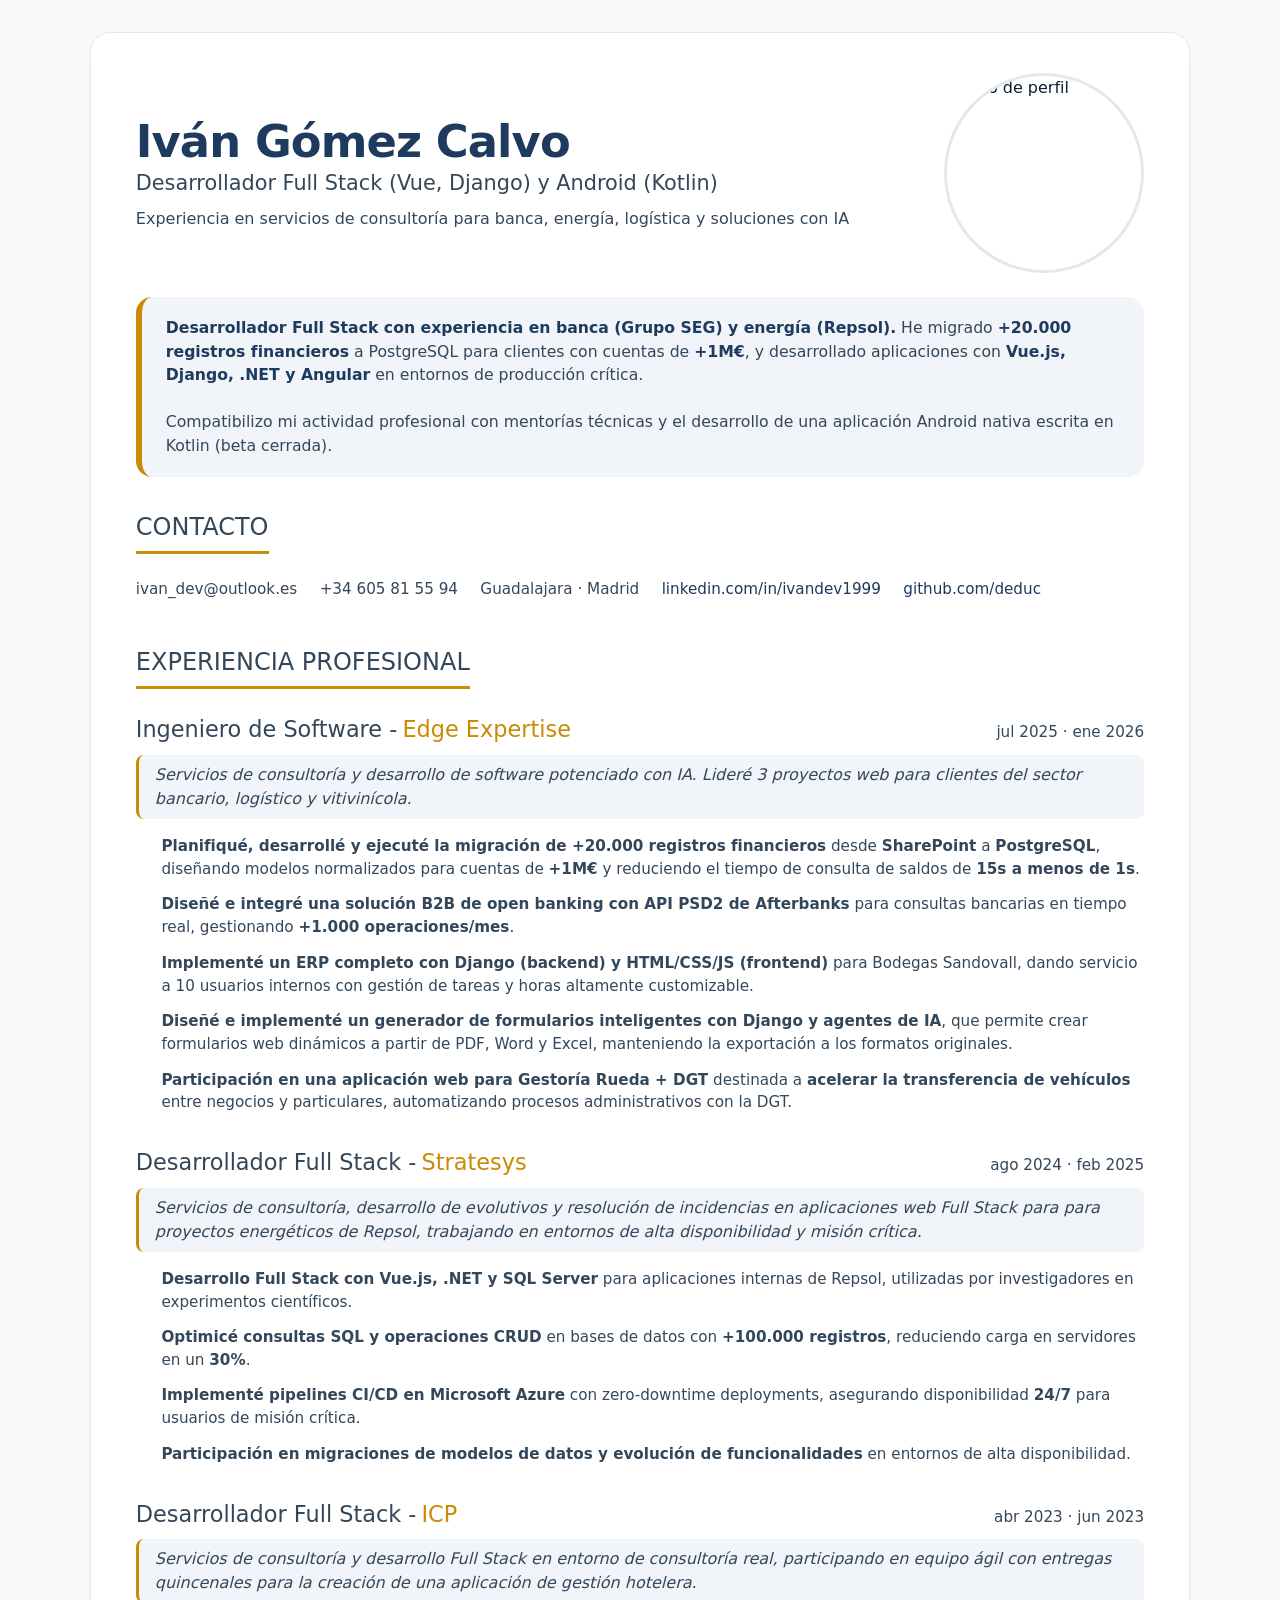
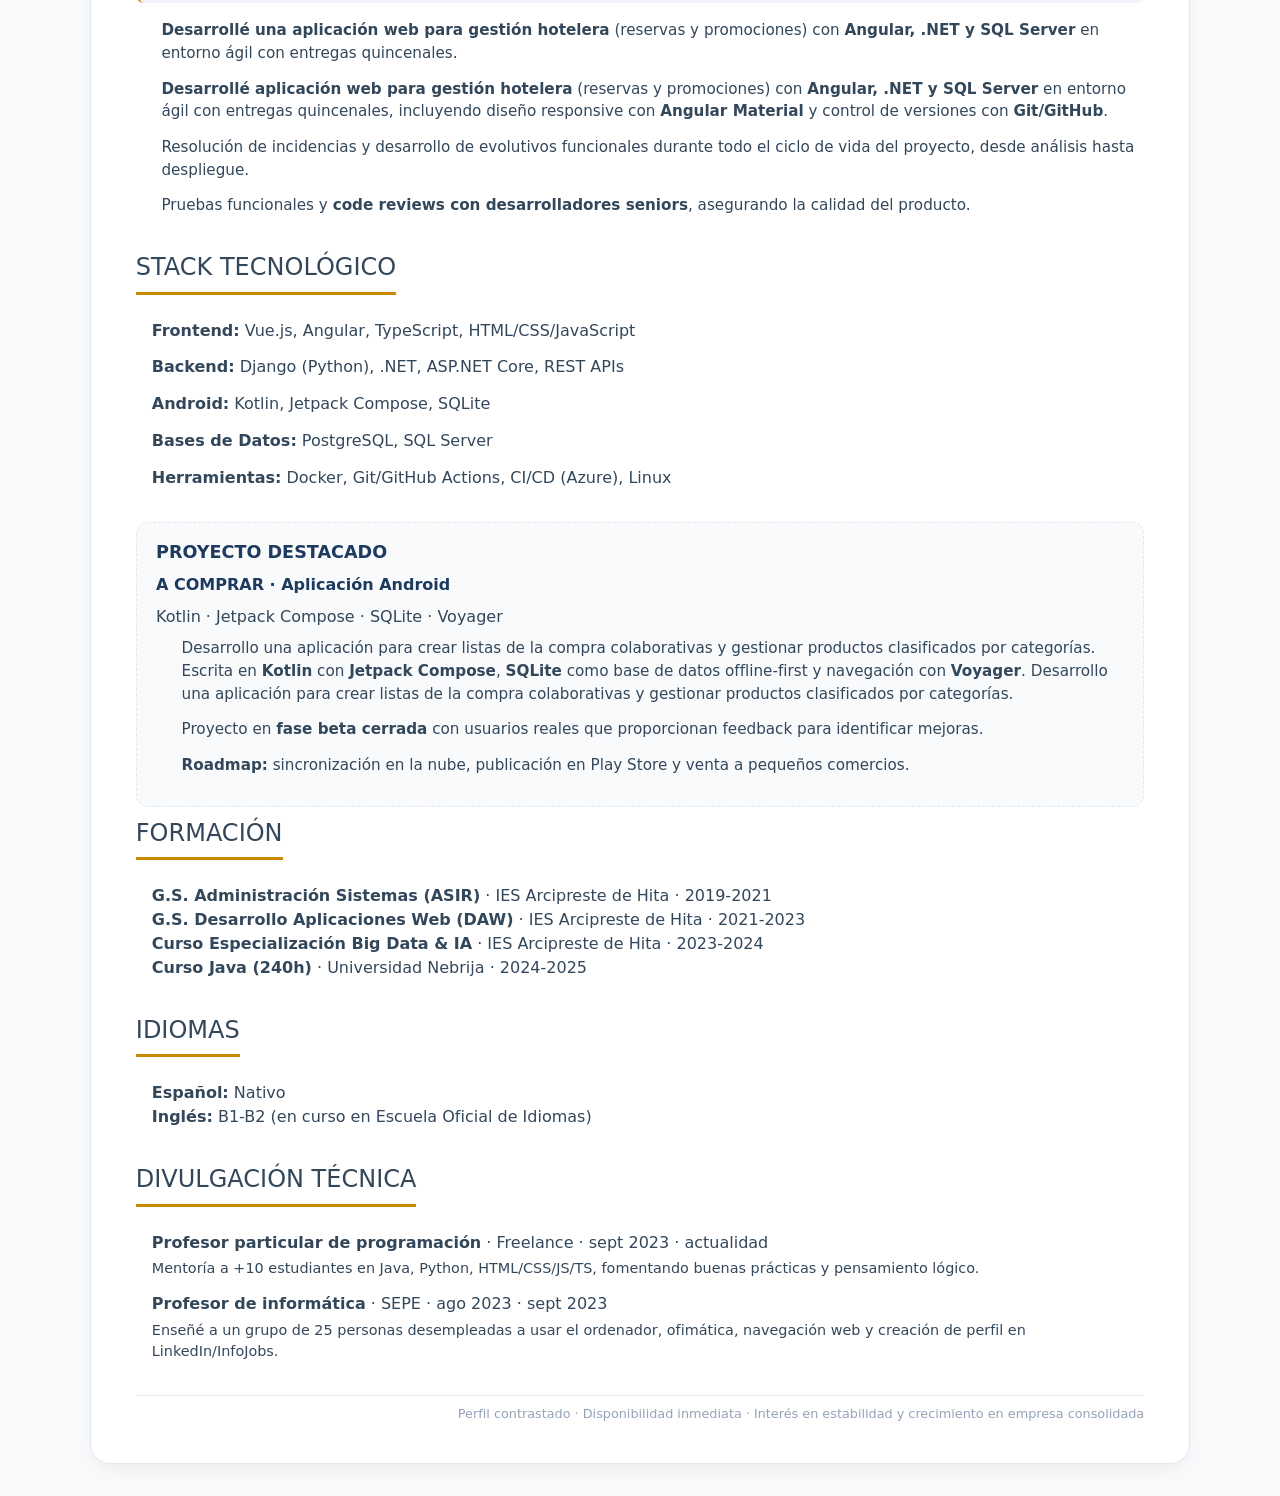
==== index.html @ aaeefe04 "poca cosa" ====
<!DOCTYPE html>
<html lang="es">

<head>
    <meta charset="UTF-8">
    <meta name="viewport" content="width=device-width, initial-scale=1.0">
    <title>Iván Gómez Calvo · Desarrollador Full Stack Vue + Django</title>
    <style>
        /* ---------- RESET PROFESIONAL ---------- */
        * {
            margin: 0;
            padding: 0;
            box-sizing: border-box;
        }

        /* ---------- VARIABLES (PALETA CORPORATIVA) ---------- */
        :root {
            --fondo: #f8fafc;
            --superficie: #ffffff;
            --texto-principal: #0b1e33;
            --texto-secundario: #33475b;
            --detalle: #1e3a5f;
            --acento: #ca8a04;
            --borde-suave: #e2e8f0;
            --sombra: 0 10px 25px -5px rgba(0, 0, 0, 0.05), 0 8px 10px -6px rgba(0, 0, 0, 0.02);
        }

        body {
            background-color: var(--fondo);
            font-family: 'Inter', 'Segoe UI', system-ui, -apple-system, BlinkMacSystemFont, sans-serif;
            line-height: 1.5;
            color: var(--texto-principal);
            padding: 2rem 1rem;
            display: flex;
            justify-content: center;
        }

        .resume {
            max-width: 1100px;
            width: 100%;
            background-color: var(--superficie);
            box-shadow: var(--sombra);
            border-radius: 20px;
            overflow: hidden;
            padding: 2.5rem 2.8rem;
            border: 1px solid var(--borde-suave);
        }

        h1 {
            font-size: 2.8rem;
            font-weight: 600;
            letter-spacing: -0.02em;
            line-height: 1.2;
            color: var(--detalle);
        }

        h2 {
            font-size: 1.5rem;
            font-weight: 500;
            color: var(--texto-secundario);
            border-bottom: 3px solid var(--acento);
            padding-bottom: 0.4rem;
            margin-bottom: 1.5rem;
            display: inline-block;
        }

        h3 {
            font-size: 1.2rem;
            font-weight: 600;
            color: var(--detalle);
        }

        .subtitulo-cargo {
            font-size: 1.3rem;
            font-weight: 400;
            color: var(--texto-secundario);
            margin-bottom: 0.5rem;
        }

        .grid {
            display: grid;
            grid-template-columns: 1fr;
            gap: 2rem;
            margin-top: 1.5rem;
        }

        .seccion {
            margin-bottom: 2rem;
        }

        .contacto-item {
            display: flex;
            align-items: center;
            gap: 0.6rem;
            margin-bottom: 0.7rem;
            color: var(--texto-secundario);
            font-size: 0.95rem;
        }

        .linkedin {
            color: var(--detalle);
            font-weight: 500;
            text-decoration: none;
        }

        .skill-badge {
            display: inline-block;
            background-color: #eef2f6;
            color: var(--detalle);
            padding: 0.25rem 0.8rem;
            border-radius: 30px;
            font-size: 0.85rem;
            font-weight: 500;
            margin: 0.2rem 0.15rem;
            border: 1px solid transparent;
        }

        .skill-badge:hover {
            border-color: var(--acento);
        }

        .experiencia-item {
            margin-bottom: 2rem;
        }

        .empresa {
            font-weight: 500;
            color: var(--acento);
            margin-bottom: 0.8rem;
            font-size: 1.4rem;
        }

        .logros {
            padding-left: 1.2rem;
            list-style: none;
        }

        .logros li {
            margin-bottom: 0.8rem;
            padding-left: 0.4rem;
            font-size: 0.95rem;
            color: var(--texto-secundario);
        }

        .secondary-color {
            color: var(--texto-secundario)
        }

        .logros li::before {
            color: var(--acento);
            font-weight: bold;
        }

        .about-mini {
            background-color: #f1f5f9;
            padding: 1.2rem 1.5rem;
            border-radius: 16px;
            margin: 1.5rem 0 0.5rem 0;
            border-left: 6px solid var(--acento);
            font-size: 0.98rem;
            color: var(--texto-secundario);
        }

        .about-mini strong {
            color: var(--detalle);
            font-weight: 600;
        }

        /* NUEVA: Estilo para sección de divulgación */
        .divulgacion {
            background-color: #f8fafc;
            border: 1px dashed var(--borde-suave);
            border-radius: 12px;
            padding: 1rem 1.2rem;
            margin: 1rem 0 0.5rem 0;
        }

        .divulgacion h4 {
            color: var(--detalle);
            font-size: 1.1rem;
            margin-bottom: 0.5rem;
            display: flex;
            align-items: center;
            gap: 0.5rem;
        }

        @media print {
            body {
                background-color: white;
                padding: 0;
            }

            .resume {
                box-shadow: none;
                border: none;
                padding: 1.8rem 2rem;
                border-radius: 0;
            }

            .skill-badge {
                background-color: #eef2f6 !important;
                border: 1px solid #ccc;
            }

            .about-mini {
                background-color: #f1f5f9 !important;
                -webkit-print-color-adjust: exact;
                print-color-adjust: exact;
            }
        }

        @media (max-width: 750px) {
            .grid {
                grid-template-columns: 1fr;
                gap: 1rem;
            }

            h1 {
                font-size: 2.2rem;
            }
        }

        .paddinleft1 {
            padding-left: 1rem;
        }

        .fecha {
            color: var(--texto-secundario);
            font-size: 0.95rem;
        }

        .empresa-fecha {
            display: flex;
            justify-content: space-between;
            align-items: baseline;
            flex-wrap: wrap;
            margin-bottom: 0.5rem;
        }

        .descripcion-empresa {
            margin-bottom: 1rem;
            font-style: italic;
            color: var(--texto-secundario);
            background-color: #f1f5f9;
            padding: 0.5rem 1rem;
            border-radius: 8px;
            border-left: 3px solid var(--acento);
        }
    </style>
</head>

<body>
    <div class="resume">
        <header>
            <!-- CABECERA -->
            <div style="display: flex; justify-content: space-between; align-items: center; flex-wrap: wrap;">
                <div>
                    <h1>Iván Gómez Calvo</h1>
                    <div class="subtitulo-cargo">
                        Desarrollador Full Stack (Vue, Django) y Android (Kotlin)
                    </div>
                    <div style="font-size: 1rem; color: var(--texto-secundario); margin-top: 0.2rem;">
                        Experiencia en servicios de consultoría para banca, energía, logística y soluciones con IA
                    </div>
                </div>
                <img src="https://avatars.githubusercontent.com/u/127850919?v=4" alt="Foto de perfil"
                    style="width: 200px; height: 200px; border-radius: 50%; object-fit: cover; border: 3px solid var(--borde-suave);">
            </div>

            <!-- RESUMEN EJECUTIVO -->
            <div class="about-mini">
                <strong>Desarrollador Full Stack con experiencia en banca (Grupo SEG) y energía (Repsol).</strong>
                He migrado <strong>+20.000 registros financieros</strong> a PostgreSQL para clientes con cuentas de
                <strong>+1M€</strong>, y desarrollado aplicaciones con <strong>Vue.js, Django, .NET y Angular</strong>
                en entornos de producción crítica.
                <br><br>
                Compatibilizo mi actividad profesional con mentorías técnicas y el desarrollo de una aplicación Android nativa escrita en Kotlin (beta cerrada).
            </div>
        </header>

        <main>
            <!-- COLUMNA PRINCIPAL: EXPERIENCIA -->
            <div class="main">
                <!-- CONTACTO -->
                <div class="seccion" style="margin-top: 2rem;">
                    <h2>CONTACTO</h2>
                    <div
                        style="display: flex; flex-direction: row; justify-content: flex-start; gap: 1.4rem; flex-wrap: wrap;">
                        <div class="contacto-item">ivan_dev@outlook.es</div>
                        <div class="contacto-item">+34 605 81 55 94</div>
                        <div class="contacto-item">Guadalajara · Madrid</div>
                        <div class="contacto-item">
                            <a href="https://www.linkedin.com/in/ivandev1999/" target="_blank"
                                class="linkedin">linkedin.com/in/ivandev1999</a>
                        </div>
                        <div class="contacto-item">
                            <a href="https://github.com/deduc" target="_blank" class="linkedin">github.com/deduc</a>
                        </div>
                    </div>
                </div>

                <h2>EXPERIENCIA PROFESIONAL</h2>

                <!-- Edge Expertise -->
                <div class="experiencia-item">
                    <div class="empresa-fecha">
                        <div>
                            <span class="subtitulo-cargo" style="font-size: 1.4rem; font-weight: 500;">Ingeniero de
                                Software -</span>
                            <span class="empresa">Edge Expertise</span>
                        </div>
                        <span class="fecha">jul 2025 · ene 2026</span>
                    </div>

                    <!-- CONTEXTO CONSULTORÍA -->
                    <div class="descripcion-empresa">
                        Servicios de consultoría y desarrollo de software potenciado con IA. Lideré 3 proyectos web para
                        clientes del sector bancario, logístico y vitivinícola.
                    </div>

                    <ul class="logros">
                        <li>
                            <strong>Planifiqué, desarrollé y ejecuté la migración de +20.000 registros
                                financieros</strong> desde
                            <strong>SharePoint</strong> a <strong>PostgreSQL</strong>, diseñando modelos normalizados
                            para cuentas de <strong>+1M€</strong> y reduciendo el tiempo de consulta de saldos de
                            <strong>15s a menos de 1s</strong>.
                        </li>
                        <li>
                            <strong>Diseñé e integré una solución B2B de open banking con API PSD2 de
                                Afterbanks</strong>
                            para consultas bancarias en tiempo real, gestionando <strong>+1.000
                                operaciones/mes</strong>.
                        </li>
                        <li>
                            <strong>Implementé un ERP completo con Django (backend) y HTML/CSS/JS (frontend)</strong>
                            para Bodegas Sandovall, dando servicio a 10 usuarios internos con gestión de tareas y horas
                            altamente customizable.
                        </li>
                        <li>
                            <strong>Diseñé e implementé un generador de formularios inteligentes con Django y agentes de
                                IA</strong>,
                            que permite crear formularios web dinámicos a partir de PDF, Word y Excel, manteniendo la
                            exportación a los formatos originales.
                        </li>
                        <li>
                            <strong>Participación en una aplicación web para Gestoría Rueda + DGT</strong> destinada a
                            <strong>acelerar la transferencia de vehículos</strong> entre negocios y particulares,
                            automatizando procesos administrativos con la DGT.
                        </li>
                    </ul>
                </div>

                <!-- Stratesys -->
                <div class="experiencia-item">
                    <div class="empresa-fecha">
                        <div>
                            <span class="subtitulo-cargo" style="font-size: 1.4rem; font-weight: 500;">Desarrollador
                                Full Stack -</span>
                            <span class="empresa">Stratesys</span>
                        </div>
                        <span class="fecha">ago 2024 · feb 2025</span>
                    </div>

                    <div class="descripcion-empresa">
                        Servicios de consultoría, desarrollo de evolutivos y resolución de incidencias en aplicaciones
                        web Full Stack para para proyectos energéticos de Repsol, trabajando en entornos de alta
                        disponibilidad y misión crítica.
                    </div>

                    <ul class="logros">
                        <li>
                            <strong>Desarrollo Full Stack con Vue.js, .NET y SQL Server</strong> para aplicaciones
                            internas de Repsol, utilizadas por investigadores en experimentos científicos.
                        </li>
                        <li>
                            <strong>Optimicé consultas SQL y operaciones CRUD</strong> en bases de datos con
                            <strong>+100.000 registros</strong>, reduciendo carga en servidores en un
                            <strong>30%</strong>.
                        </li>
                        <li>
                            <strong>Implementé pipelines CI/CD en Microsoft Azure</strong> con zero-downtime
                            deployments,
                            asegurando disponibilidad <strong>24/7</strong> para usuarios de misión crítica.
                        </li>
                        <li>
                            <strong>Participación en migraciones de modelos de datos y evolución de
                                funcionalidades</strong> en entornos
                            de alta disponibilidad.
                        </li>
                    </ul>
                </div>

                <!-- ICP -->
                <div class="experiencia-item">
                    <div class="empresa-fecha">
                        <div>
                            <span class="subtitulo-cargo" style="font-size: 1.4rem; font-weight: 500;">Desarrollador
                                Full Stack -</span>
                            <span class="empresa">ICP</span>
                        </div>
                        <span class="fecha">abr 2023 · jun 2023</span>
                    </div>

                    <div class="descripcion-empresa">
                        Servicios de consultoría y desarrollo Full Stack en entorno de consultoría real, participando en
                        equipo ágil con entregas quincenales para la creación de una aplicación de gestión hotelera.
                    </div>

                    <ul class="logros">
                        <li>
                            <strong>Desarrollé una aplicación web para gestión hotelera</strong> (reservas y
                            promociones) con
                            <strong>Angular, .NET y SQL Server</strong> en entorno ágil con entregas quincenales.
                        </li>
                        <li>
                            <strong>Desarrollé aplicación web para gestión hotelera</strong> (reservas y promociones)
                            con
                            <strong>Angular, .NET y SQL Server</strong> en entorno ágil con entregas quincenales,
                            incluyendo
                            diseño responsive con <strong>Angular Material</strong> y control de versiones con
                            <strong>Git/GitHub</strong>.
                        </li>
                        <li>
                            Resolución de incidencias y desarrollo de evolutivos funcionales durante todo el ciclo de
                            vida
                            del proyecto, desde análisis hasta despliegue.
                        </li>
                        <li>
                            Pruebas funcionales y <strong>code reviews con desarrolladores seniors</strong>, asegurando
                            la
                            calidad del producto.
                        </li>
                    </ul>
                </div>
            </div>

            <!-- COLUMNA IZQUIERDA: SKILLS + PROYECTO + FORMACIÓN + DIVULGACIÓN -->
            <!-- STACK TECNOLÓGICO -->
            <div class="seccion">
                <h2>STACK TECNOLÓGICO</h2>
                <div class="secondary-color paddinleft1">
                    <div style="margin-bottom: 0.8rem;">
                        <strong>Frontend:</strong> Vue.js, Angular, TypeScript, HTML/CSS/JavaScript
                    </div>
                    <div style="margin-bottom: 0.8rem;">
                        <strong>Backend:</strong> Django (Python), .NET, ASP.NET Core, REST APIs
                    </div>
                    <div style="margin-bottom: 0.8rem;">
                        <strong>Android:</strong> Kotlin, Jetpack Compose, SQLite
                    </div>
                    <div style="margin-bottom: 0.8rem;">
                        <strong>Bases de Datos:</strong> PostgreSQL, SQL Server
                    </div>
                    <div style="margin-bottom: 0.8rem;">
                        <strong>Herramientas:</strong> Docker, Git/GitHub Actions, CI/CD (Azure), Linux
                    </div>
                </div>
            </div>

            <!-- PROYECTO DESTACADO (Aplicación Kotlin) -->
            <div class="divulgacion">
                <h4>PROYECTO DESTACADO</h4>
                <div style="font-weight: 600; color: var(--detalle);">
                    A COMPRAR · Aplicación Android
                </div>
                <div style="color: var(--texto-secundario); margin: 0.5rem 0;">
                    Kotlin · Jetpack Compose · SQLite · Voyager
                </div>
                <ul class="logros" style="margin-top: 0.3rem;">
                    <li>
                        Desarrollo una aplicación para crear listas de la compra colaborativas y gestionar productos
                        clasificados por categorías.
                        Escrita en <strong>Kotlin</strong> con <strong>Jetpack Compose</strong>, <strong>SQLite</strong>
                        como base
                        de datos offline-first y navegación con <strong>Voyager</strong>.

                        Desarrollo una aplicación para crear listas de la compra colaborativas y gestionar productos
                        clasificados por categorías.

                    </li>
                    <li>
                        Proyecto en <strong>fase beta cerrada</strong> con usuarios reales que proporcionan feedback
                        para identificar mejoras.
                    </li>
                    <li>
                        <strong>Roadmap:</strong> sincronización en la nube, publicación en Play Store y venta a
                        pequeños comercios.
                    </li>
                </ul>
            </div>

            <!-- FORMACIÓN -->
            <div class="seccion">
                <h2>FORMACIÓN</h2>
                <div class="secondary-color paddinleft1">
                    <div><strong>G.S. Administración Sistemas (ASIR)</strong> · IES Arcipreste de Hita · 2019-2021</div>
                    <div><strong>G.S. Desarrollo Aplicaciones Web (DAW)</strong> · IES Arcipreste de Hita · 2021-2023
                    </div>
                    <div><strong>Curso Especialización Big Data & IA</strong> · IES Arcipreste de Hita · 2023-2024</div>
                    <div><strong>Curso Java (240h)</strong> · Universidad Nebrija · 2024-2025</div>
                </div>
            </div>

            <!-- IDIOMAS -->
            <div class="seccion">
                <h2>IDIOMAS</h2>
                <div class="paddinleft1 secondary-color">
                    <div><strong>Español:</strong> Nativo</div>
                    <div><strong>Inglés:</strong> B1-B2 (en curso en Escuela Oficial de Idiomas)</div>
                </div>
            </div>

            <!-- DIVULGACIÓN TÉCNICA (profesor particular + SEPE) -->
            <div class="seccion">
                <h2>DIVULGACIÓN TÉCNICA</h2>
                <div class="paddinleft1 secondary-color">
                    <div style="margin-bottom: 0.8rem;">
                        <strong>Profesor particular de programación</strong> · Freelance · sept 2023 · actualidad
                        <div style="font-size: 0.9rem; margin-top: 0.2rem;">
                            Mentoría a +10 estudiantes en Java, Python, HTML/CSS/JS/TS, fomentando buenas prácticas
                            y pensamiento lógico.
                        </div>
                    </div>
                    <div>
                        <strong>Profesor de informática</strong> · SEPE · ago 2023 · sept 2023
                        <div style="font-size: 0.9rem; margin-top: 0.2rem;">
                            Enseñé a un grupo de 25 personas desempleadas a usar el ordenador, ofimática, navegación
                            web y creación de perfil en LinkedIn/InfoJobs.
                        </div>
                    </div>
                </div>
            </div>
        </main>

        <!-- PIE -->
        <div
            style="margin-top: 1.8rem; text-align: right; font-size: 0.8rem; color: #94a3b8; border-top: 1px solid var(--borde-suave); padding-top: 0.5rem;">
            Perfil contrastado · Disponibilidad inmediata · Interés en estabilidad y crecimiento en empresa consolidada
        </div>
    </div>
</body>

</html>
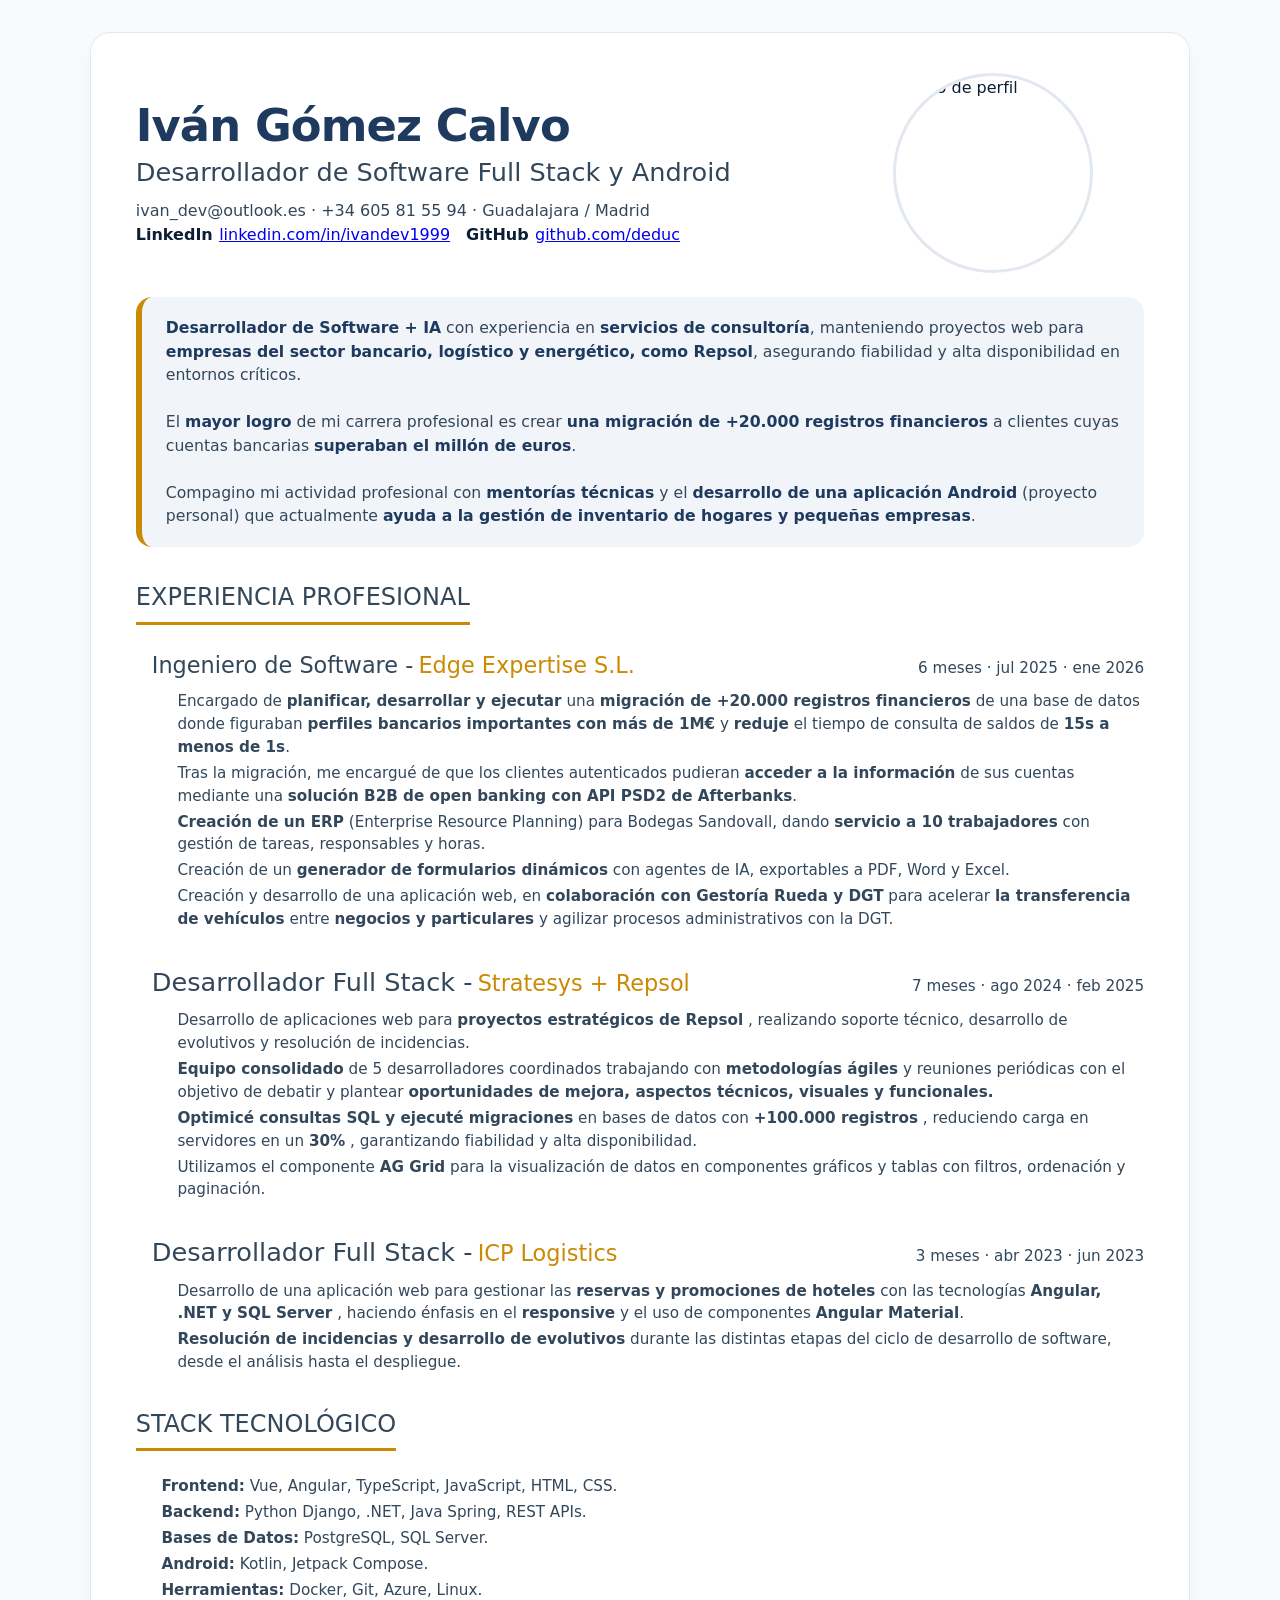
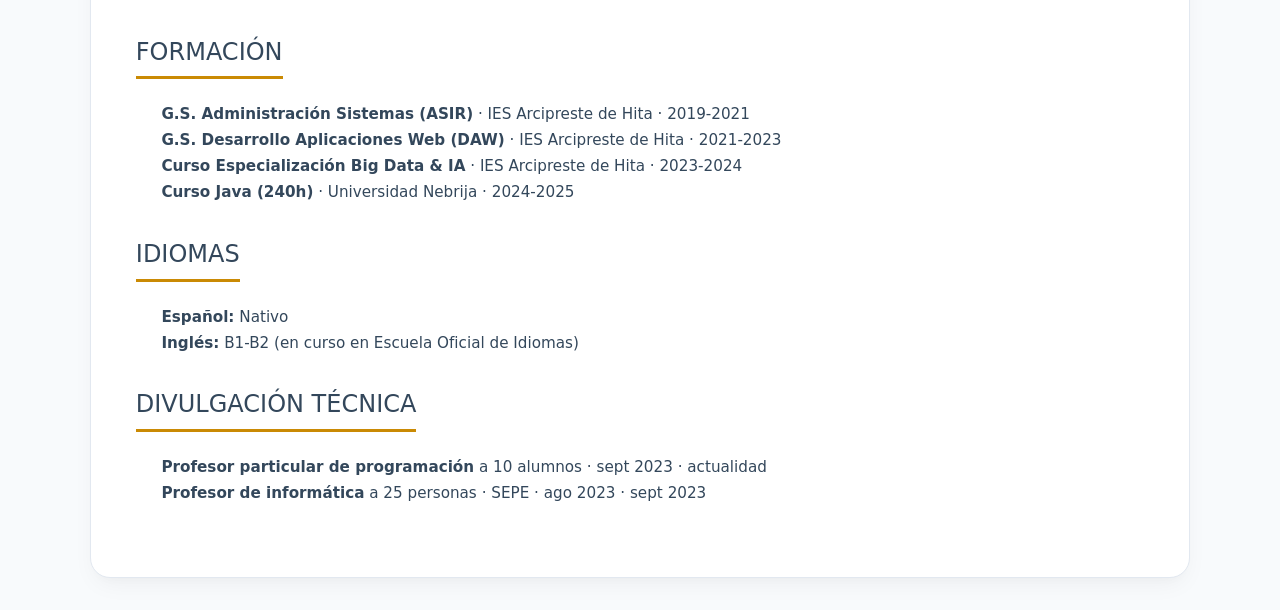
==== commit 69905ccc: "a" ====
--- a/index.html
+++ b/index.html
@@ -5,348 +5,108 @@
     <meta charset="UTF-8">
     <meta name="viewport" content="width=device-width, initial-scale=1.0">
     <title>Iván Gómez Calvo · Desarrollador Full Stack Vue + Django</title>
-    <style>
-        /* ---------- RESET PROFESIONAL ---------- */
-        * {
-            margin: 0;
-            padding: 0;
-            box-sizing: border-box;
-        }
-
-        /* ---------- VARIABLES (PALETA CORPORATIVA) ---------- */
-        :root {
-            --fondo: #f8fafc;
-            --superficie: #ffffff;
-            --texto-principal: #0b1e33;
-            --texto-secundario: #33475b;
-            --detalle: #1e3a5f;
-            --acento: #ca8a04;
-            --borde-suave: #e2e8f0;
-            --sombra: 0 10px 25px -5px rgba(0, 0, 0, 0.05), 0 8px 10px -6px rgba(0, 0, 0, 0.02);
-        }
-
-        body {
-            background-color: var(--fondo);
-            font-family: 'Inter', 'Segoe UI', system-ui, -apple-system, BlinkMacSystemFont, sans-serif;
-            line-height: 1.5;
-            color: var(--texto-principal);
-            padding: 2rem 1rem;
-            display: flex;
-            justify-content: center;
-        }
-
-        .resume {
-            max-width: 1100px;
-            width: 100%;
-            background-color: var(--superficie);
-            box-shadow: var(--sombra);
-            border-radius: 20px;
-            overflow: hidden;
-            padding: 2.5rem 2.8rem;
-            border: 1px solid var(--borde-suave);
-        }
-
-        h1 {
-            font-size: 2.8rem;
-            font-weight: 600;
-            letter-spacing: -0.02em;
-            line-height: 1.2;
-            color: var(--detalle);
-        }
-
-        h2 {
-            font-size: 1.5rem;
-            font-weight: 500;
-            color: var(--texto-secundario);
-            border-bottom: 3px solid var(--acento);
-            padding-bottom: 0.4rem;
-            margin-bottom: 1.5rem;
-            display: inline-block;
-        }
-
-        h3 {
-            font-size: 1.2rem;
-            font-weight: 600;
-            color: var(--detalle);
-        }
-
-        .subtitulo-cargo {
-            font-size: 1.3rem;
-            font-weight: 400;
-            color: var(--texto-secundario);
-            margin-bottom: 0.5rem;
-        }
-
-        .grid {
-            display: grid;
-            grid-template-columns: 1fr;
-            gap: 2rem;
-            margin-top: 1.5rem;
-        }
-
-        .seccion {
-            margin-bottom: 2rem;
-        }
-
-        .contacto-item {
-            display: flex;
-            align-items: center;
-            gap: 0.6rem;
-            margin-bottom: 0.7rem;
-            color: var(--texto-secundario);
-            font-size: 0.95rem;
-        }
-
-        .linkedin {
-            color: var(--detalle);
-            font-weight: 500;
-            text-decoration: none;
-        }
-
-        .skill-badge {
-            display: inline-block;
-            background-color: #eef2f6;
-            color: var(--detalle);
-            padding: 0.25rem 0.8rem;
-            border-radius: 30px;
-            font-size: 0.85rem;
-            font-weight: 500;
-            margin: 0.2rem 0.15rem;
-            border: 1px solid transparent;
-        }
-
-        .skill-badge:hover {
-            border-color: var(--acento);
-        }
-
-        .experiencia-item {
-            margin-bottom: 2rem;
-        }
-
-        .empresa {
-            font-weight: 500;
-            color: var(--acento);
-            margin-bottom: 0.8rem;
-            font-size: 1.4rem;
-        }
-
-        .logros {
-            padding-left: 1.2rem;
-            list-style: none;
-        }
-
-        .logros li {
-            margin-bottom: 0.8rem;
-            padding-left: 0.4rem;
-            font-size: 0.95rem;
-            color: var(--texto-secundario);
-        }
-
-        .secondary-color {
-            color: var(--texto-secundario)
-        }
-
-        .logros li::before {
-            color: var(--acento);
-            font-weight: bold;
-        }
-
-        .about-mini {
-            background-color: #f1f5f9;
-            padding: 1.2rem 1.5rem;
-            border-radius: 16px;
-            margin: 1.5rem 0 0.5rem 0;
-            border-left: 6px solid var(--acento);
-            font-size: 0.98rem;
-            color: var(--texto-secundario);
-        }
-
-        .about-mini strong {
-            color: var(--detalle);
-            font-weight: 600;
-        }
-
-        /* NUEVA: Estilo para sección de divulgación */
-        .divulgacion {
-            background-color: #f8fafc;
-            border: 1px dashed var(--borde-suave);
-            border-radius: 12px;
-            padding: 1rem 1.2rem;
-            margin: 1rem 0 0.5rem 0;
-        }
-
-        .divulgacion h4 {
-            color: var(--detalle);
-            font-size: 1.1rem;
-            margin-bottom: 0.5rem;
-            display: flex;
-            align-items: center;
-            gap: 0.5rem;
-        }
-
-        @media print {
-            body {
-                background-color: white;
-                padding: 0;
-            }
-
-            .resume {
-                box-shadow: none;
-                border: none;
-                padding: 1.8rem 2rem;
-                border-radius: 0;
-            }
-
-            .skill-badge {
-                background-color: #eef2f6 !important;
-                border: 1px solid #ccc;
-            }
-
-            .about-mini {
-                background-color: #f1f5f9 !important;
-                -webkit-print-color-adjust: exact;
-                print-color-adjust: exact;
-            }
-        }
-
-        @media (max-width: 750px) {
-            .grid {
-                grid-template-columns: 1fr;
-                gap: 1rem;
-            }
-
-            h1 {
-                font-size: 2.2rem;
-            }
-        }
-
-        .paddinleft1 {
-            padding-left: 1rem;
-        }
-
-        .fecha {
-            color: var(--texto-secundario);
-            font-size: 0.95rem;
-        }
-
-        .empresa-fecha {
-            display: flex;
-            justify-content: space-between;
-            align-items: baseline;
-            flex-wrap: wrap;
-            margin-bottom: 0.5rem;
-        }
-
-        .descripcion-empresa {
-            margin-bottom: 1rem;
-            font-style: italic;
-            color: var(--texto-secundario);
-            background-color: #f1f5f9;
-            padding: 0.5rem 1rem;
-            border-radius: 8px;
-            border-left: 3px solid var(--acento);
-        }
-    </style>
+    <link rel="stylesheet" href="styles.css">
 </head>
 
 <body>
     <div class="resume">
         <header>
             <!-- CABECERA -->
-            <div style="display: flex; justify-content: space-between; align-items: center; flex-wrap: wrap;">
-                <div>
+            <div class="a1">
+                <div class="a2">
                     <h1>Iván Gómez Calvo</h1>
                     <div class="subtitulo-cargo">
-                        Desarrollador Full Stack (Vue, Django) y Android (Kotlin)
-                    </div>
-                    <div style="font-size: 1rem; color: var(--texto-secundario); margin-top: 0.2rem;">
-                        Experiencia en servicios de consultoría para banca, energía, logística y soluciones con IA
-                    </div>
-                </div>
-                <img src="https://avatars.githubusercontent.com/u/127850919?v=4" alt="Foto de perfil"
-                    style="width: 200px; height: 200px; border-radius: 50%; object-fit: cover; border: 3px solid var(--borde-suave);">
+                        Desarrollador de Software Full Stack y Android
+                    </div>
+                    <div class="a3">
+                        ivan_dev@outlook.es · +34 605 81 55 94 · Guadalajara / Madrid
+                    </div>
+                    <div class="a6">
+                        <div class="a7">
+                            <strong>LinkedIn</strong>
+                            <a href="https://www.linkedin.com/in/ivandev1999/" target="_blank">linkedin.com/in/ivandev1999</a>
+                        </div>
+                        <div class="a7">
+                            <strong>GitHub</strong>
+                            <a href="https://github.com/deduc" target="_blank">github.com/deduc</a>
+                        </div>
+                    </div>
+                </div>
+                <div class="a4">
+                    <img src="https://avatars.githubusercontent.com/u/127850919?v=4" class="a5" alt="Foto de perfil">
+                </div>
             </div>
 
             <!-- RESUMEN EJECUTIVO -->
             <div class="about-mini">
-                <strong>Desarrollador Full Stack con experiencia en banca (Grupo SEG) y energía (Repsol).</strong>
-                He migrado <strong>+20.000 registros financieros</strong> a PostgreSQL para clientes con cuentas de
-                <strong>+1M€</strong>, y desarrollado aplicaciones con <strong>Vue.js, Django, .NET y Angular</strong>
-                en entornos de producción crítica.
+                <strong>Desarrollador de Software + IA</strong> con experiencia en <strong>servicios de consultoría</strong>, 
+                manteniendo proyectos web para <strong>empresas del sector bancario, logístico y energético, como Repsol</strong>,
+                asegurando fiabilidad y alta disponibilidad en entornos críticos.
                 <br><br>
-                Compatibilizo mi actividad profesional con mentorías técnicas y el desarrollo de una aplicación Android nativa escrita en Kotlin (beta cerrada).
+                
+                El <strong>mayor logro</strong> de mi carrera profesional es crear <strong>una migración de +20.000 registros financieros</strong> a clientes cuyas cuentas bancarias <strong>superaban el millón de euros</strong>.
+                <br><br>
+                
+                Compagino mi actividad profesional con <strong>mentorías técnicas</strong> y el <strong>desarrollo de una aplicación Android</strong>
+                (proyecto personal) que actualmente <strong>ayuda a la gestión de inventario de hogares y pequeñas empresas</strong>.
             </div>
         </header>
 
-        <main>
+        <!-- EXPERIENCIA LABORAL -->
+        <main class="a8">
             <!-- COLUMNA PRINCIPAL: EXPERIENCIA -->
-            <div class="main">
-                <!-- CONTACTO -->
-                <div class="seccion" style="margin-top: 2rem;">
-                    <h2>CONTACTO</h2>
-                    <div
-                        style="display: flex; flex-direction: row; justify-content: flex-start; gap: 1.4rem; flex-wrap: wrap;">
-                        <div class="contacto-item">ivan_dev@outlook.es</div>
-                        <div class="contacto-item">+34 605 81 55 94</div>
-                        <div class="contacto-item">Guadalajara · Madrid</div>
-                        <div class="contacto-item">
-                            <a href="https://www.linkedin.com/in/ivandev1999/" target="_blank"
-                                class="linkedin">linkedin.com/in/ivandev1999</a>
-                        </div>
-                        <div class="contacto-item">
-                            <a href="https://github.com/deduc" target="_blank" class="linkedin">github.com/deduc</a>
-                        </div>
-                    </div>
-                </div>
-
-                <h2>EXPERIENCIA PROFESIONAL</h2>
-
+            <h2>EXPERIENCIA PROFESIONAL</h2>
+            <div class="padding-left-1">
                 <!-- Edge Expertise -->
                 <div class="experiencia-item">
                     <div class="empresa-fecha">
                         <div>
-                            <span class="subtitulo-cargo" style="font-size: 1.4rem; font-weight: 500;">Ingeniero de
-                                Software -</span>
-                            <span class="empresa">Edge Expertise</span>
-                        </div>
-                        <span class="fecha">jul 2025 · ene 2026</span>
-                    </div>
-
-                    <!-- CONTEXTO CONSULTORÍA -->
-                    <div class="descripcion-empresa">
-                        Servicios de consultoría y desarrollo de software potenciado con IA. Lideré 3 proyectos web para
-                        clientes del sector bancario, logístico y vitivinícola.
-                    </div>
-
-                    <ul class="logros">
-                        <li>
-                            <strong>Planifiqué, desarrollé y ejecuté la migración de +20.000 registros
-                                financieros</strong> desde
-                            <strong>SharePoint</strong> a <strong>PostgreSQL</strong>, diseñando modelos normalizados
-                            para cuentas de <strong>+1M€</strong> y reduciendo el tiempo de consulta de saldos de
+                            <span class="subtitulo-cargo a10">Ingeniero de Software -</span>
+                            <span class="empresa">Edge Expertise S.L.</span>
+                        </div>
+                        <span class="fecha">6 meses · jul 2025 · ene 2026</span>
+                    </div>
+
+                    <ul class="lista-generica">
+                        <li>
+                            Encargado de 
+                            <strong>planificar, desarrollar y ejecutar</strong> 
+                            una 
+                            <strong>migración de +20.000 registros financieros</strong> 
+                            de una base de datos donde figuraban 
+                            <strong>perfiles bancarios importantes con más de 1M€</strong>
+                            y 
+                            <strong>reduje</strong> 
+                            el tiempo de consulta de saldos de 
                             <strong>15s a menos de 1s</strong>.
                         </li>
                         <li>
-                            <strong>Diseñé e integré una solución B2B de open banking con API PSD2 de
-                                Afterbanks</strong>
-                            para consultas bancarias en tiempo real, gestionando <strong>+1.000
-                                operaciones/mes</strong>.
-                        </li>
-                        <li>
-                            <strong>Implementé un ERP completo con Django (backend) y HTML/CSS/JS (frontend)</strong>
-                            para Bodegas Sandovall, dando servicio a 10 usuarios internos con gestión de tareas y horas
-                            altamente customizable.
-                        </li>
-                        <li>
-                            <strong>Diseñé e implementé un generador de formularios inteligentes con Django y agentes de
-                                IA</strong>,
-                            que permite crear formularios web dinámicos a partir de PDF, Word y Excel, manteniendo la
-                            exportación a los formatos originales.
-                        </li>
-                        <li>
-                            <strong>Participación en una aplicación web para Gestoría Rueda + DGT</strong> destinada a
-                            <strong>acelerar la transferencia de vehículos</strong> entre negocios y particulares,
-                            automatizando procesos administrativos con la DGT.
+                            Tras la migración, me encargué de que los clientes autenticados pudieran 
+                            <strong>acceder a la información</strong> 
+                            de sus cuentas mediante una 
+                            <strong>solución B2B de open banking con API PSD2 de Afterbanks</strong>.
+                        </li>
+                        <li>
+                            <strong>Creación de un ERP</strong>
+                            (Enterprise Resource Planning)
+                            para Bodegas Sandovall, 
+                            dando
+                            <strong>servicio a 10 trabajadores</strong>
+                            con gestión de tareas, responsables y horas.
+                        </li>
+                        <li>
+                            Creación de un
+                            <strong>generador de formularios dinámicos</strong>
+                            con agentes de IA, exportables a PDF, Word y Excel.
+                        </li>
+                        <li>
+                            Creación y desarrollo de una aplicación web, en 
+                            <strong>colaboración con Gestoría Rueda y DGT</strong>
+                            para acelerar
+                            <strong>la transferencia de vehículos</strong> 
+                            entre
+                            <strong>negocios y particulares</strong>
+                            y agilizar procesos administrativos con la DGT.
                         </li>
                     </ul>
                 </div>
@@ -355,38 +115,37 @@
                 <div class="experiencia-item">
                     <div class="empresa-fecha">
                         <div>
-                            <span class="subtitulo-cargo" style="font-size: 1.4rem; font-weight: 500;">Desarrollador
-                                Full Stack -</span>
-                            <span class="empresa">Stratesys</span>
-                        </div>
-                        <span class="fecha">ago 2024 · feb 2025</span>
-                    </div>
-
-                    <div class="descripcion-empresa">
-                        Servicios de consultoría, desarrollo de evolutivos y resolución de incidencias en aplicaciones
-                        web Full Stack para para proyectos energéticos de Repsol, trabajando en entornos de alta
-                        disponibilidad y misión crítica.
-                    </div>
-
-                    <ul class="logros">
-                        <li>
-                            <strong>Desarrollo Full Stack con Vue.js, .NET y SQL Server</strong> para aplicaciones
-                            internas de Repsol, utilizadas por investigadores en experimentos científicos.
-                        </li>
-                        <li>
-                            <strong>Optimicé consultas SQL y operaciones CRUD</strong> en bases de datos con
-                            <strong>+100.000 registros</strong>, reduciendo carga en servidores en un
-                            <strong>30%</strong>.
-                        </li>
-                        <li>
-                            <strong>Implementé pipelines CI/CD en Microsoft Azure</strong> con zero-downtime
-                            deployments,
-                            asegurando disponibilidad <strong>24/7</strong> para usuarios de misión crítica.
-                        </li>
-                        <li>
-                            <strong>Participación en migraciones de modelos de datos y evolución de
-                                funcionalidades</strong> en entornos
-                            de alta disponibilidad.
+                            <span class="subtitulo-cargo">Desarrollador Full Stack -</span>
+                            <span class="empresa">Stratesys + Repsol</span>
+                        </div>
+                        <span class="fecha">7 meses · ago 2024 · feb 2025</span>
+                    </div>
+
+                    <ul class="lista-generica">
+                        <li>
+                            Desarrollo de aplicaciones web para
+                            <strong>proyectos estratégicos de Repsol</strong>
+                            , realizando soporte técnico, desarrollo de evolutivos y resolución de incidencias.
+                        </li>
+                        <li>
+                            <strong>Equipo consolidado</strong>
+                            de 5 desarrolladores coordinados trabajando con
+                            <strong>metodologías ágiles</strong>
+                            y reuniones periódicas con el objetivo de debatir y plantear 
+                            <strong>oportunidades de mejora, aspectos técnicos, visuales y funcionales.</strong>
+                        </li>
+                        <li>
+                            <strong>Optimicé consultas SQL y ejecuté migraciones</strong> 
+                            en bases de datos con
+                            <strong>+100.000 registros</strong>
+                            , reduciendo carga en servidores en un
+                            <strong>30%</strong>
+                            , garantizando fiabilidad y alta disponibilidad.
+                        </li>
+                        <li>
+                            Utilizamos el componente
+                            <strong>AG Grid</strong>
+                            para la visualización de datos en componentes gráficos y tablas con filtros, ordenación y paginación.
                         </li>
                     </ul>
                 </div>
@@ -395,97 +154,55 @@
                 <div class="experiencia-item">
                     <div class="empresa-fecha">
                         <div>
-                            <span class="subtitulo-cargo" style="font-size: 1.4rem; font-weight: 500;">Desarrollador
-                                Full Stack -</span>
-                            <span class="empresa">ICP</span>
-                        </div>
-                        <span class="fecha">abr 2023 · jun 2023</span>
-                    </div>
-
-                    <div class="descripcion-empresa">
-                        Servicios de consultoría y desarrollo Full Stack en entorno de consultoría real, participando en
-                        equipo ágil con entregas quincenales para la creación de una aplicación de gestión hotelera.
-                    </div>
-
-                    <ul class="logros">
-                        <li>
-                            <strong>Desarrollé una aplicación web para gestión hotelera</strong> (reservas y
-                            promociones) con
-                            <strong>Angular, .NET y SQL Server</strong> en entorno ágil con entregas quincenales.
-                        </li>
-                        <li>
-                            <strong>Desarrollé aplicación web para gestión hotelera</strong> (reservas y promociones)
-                            con
-                            <strong>Angular, .NET y SQL Server</strong> en entorno ágil con entregas quincenales,
-                            incluyendo
-                            diseño responsive con <strong>Angular Material</strong> y control de versiones con
-                            <strong>Git/GitHub</strong>.
-                        </li>
-                        <li>
-                            Resolución de incidencias y desarrollo de evolutivos funcionales durante todo el ciclo de
-                            vida
-                            del proyecto, desde análisis hasta despliegue.
-                        </li>
-                        <li>
-                            Pruebas funcionales y <strong>code reviews con desarrolladores seniors</strong>, asegurando
-                            la
-                            calidad del producto.
+                            <span class="subtitulo-cargo">Desarrollador Full Stack -</span>
+                            <span class="empresa">ICP Logistics</span>
+                        </div>
+                        <span class="fecha">3 meses · abr 2023 · jun 2023</span>
+                    </div>
+
+                    <ul class="lista-generica">
+                        <li>
+                            Desarrollo de una aplicación web para gestionar las
+                            <strong>reservas y promociones de hoteles</strong> 
+                            con las tecnologías
+                            <strong>Angular, .NET y SQL Server</strong>
+                            , haciendo énfasis en el
+                            <strong>responsive</strong>
+                            y el uso de componentes
+                            <strong>Angular Material</strong>.
+                        </li>
+                        <li>
+                            <strong>Resolución de incidencias y desarrollo de evolutivos</strong>
+                            durante las distintas etapas del ciclo de desarrollo de software,
+                            desde el análisis hasta el despliegue.
                         </li>
                     </ul>
                 </div>
             </div>
 
-            <!-- COLUMNA IZQUIERDA: SKILLS + PROYECTO + FORMACIÓN + DIVULGACIÓN -->
             <!-- STACK TECNOLÓGICO -->
             <div class="seccion">
                 <h2>STACK TECNOLÓGICO</h2>
-                <div class="secondary-color paddinleft1">
-                    <div style="margin-bottom: 0.8rem;">
-                        <strong>Frontend:</strong> Vue.js, Angular, TypeScript, HTML/CSS/JavaScript
-                    </div>
-                    <div style="margin-bottom: 0.8rem;">
-                        <strong>Backend:</strong> Django (Python), .NET, ASP.NET Core, REST APIs
-                    </div>
-                    <div style="margin-bottom: 0.8rem;">
-                        <strong>Android:</strong> Kotlin, Jetpack Compose, SQLite
-                    </div>
-                    <div style="margin-bottom: 0.8rem;">
-                        <strong>Bases de Datos:</strong> PostgreSQL, SQL Server
-                    </div>
-                    <div style="margin-bottom: 0.8rem;">
-                        <strong>Herramientas:</strong> Docker, Git/GitHub Actions, CI/CD (Azure), Linux
-                    </div>
-                </div>
-            </div>
-
-            <!-- PROYECTO DESTACADO (Aplicación Kotlin) -->
-            <div class="divulgacion">
-                <h4>PROYECTO DESTACADO</h4>
-                <div style="font-weight: 600; color: var(--detalle);">
-                    A COMPRAR · Aplicación Android
-                </div>
-                <div style="color: var(--texto-secundario); margin: 0.5rem 0;">
-                    Kotlin · Jetpack Compose · SQLite · Voyager
-                </div>
-                <ul class="logros" style="margin-top: 0.3rem;">
-                    <li>
-                        Desarrollo una aplicación para crear listas de la compra colaborativas y gestionar productos
-                        clasificados por categorías.
-                        Escrita en <strong>Kotlin</strong> con <strong>Jetpack Compose</strong>, <strong>SQLite</strong>
-                        como base
-                        de datos offline-first y navegación con <strong>Voyager</strong>.
-
-                        Desarrollo una aplicación para crear listas de la compra colaborativas y gestionar productos
-                        clasificados por categorías.
-
-                    </li>
-                    <li>
-                        Proyecto en <strong>fase beta cerrada</strong> con usuarios reales que proporcionan feedback
-                        para identificar mejoras.
-                    </li>
-                    <li>
-                        <strong>Roadmap:</strong> sincronización en la nube, publicación en Play Store y venta a
-                        pequeños comercios.
+                <ul class="lista-generica secondary-color">
+                    <li>
+                        <strong>Frontend:</strong>
+                        Vue, Angular, TypeScript, JavaScript, HTML, CSS.
+                    </li>
+                    <li>
+                        <strong>Backend:</strong>
+                        Python Django, .NET, Java Spring, REST APIs.
+                    </li>
+                    <li>
+                        <strong>Bases de Datos:</strong>
+                        PostgreSQL, SQL Server.
+                    </li>
+                    <li>
+                        <strong>Android:</strong>
+                        Kotlin, Jetpack Compose.
+                    </li>
+                    <li>
+                        <strong>Herramientas:</strong>
+                        Docker, Git, Azure, Linux.
                     </li>
                 </ul>
             </div>
@@ -493,51 +210,52 @@
             <!-- FORMACIÓN -->
             <div class="seccion">
                 <h2>FORMACIÓN</h2>
-                <div class="secondary-color paddinleft1">
-                    <div><strong>G.S. Administración Sistemas (ASIR)</strong> · IES Arcipreste de Hita · 2019-2021</div>
-                    <div><strong>G.S. Desarrollo Aplicaciones Web (DAW)</strong> · IES Arcipreste de Hita · 2021-2023
-                    </div>
-                    <div><strong>Curso Especialización Big Data & IA</strong> · IES Arcipreste de Hita · 2023-2024</div>
-                    <div><strong>Curso Java (240h)</strong> · Universidad Nebrija · 2024-2025</div>
-                </div>
+                <ul class="lista-generica secondary-color">
+                    <li>
+                        <strong>G.S. Administración Sistemas (ASIR)</strong> · IES Arcipreste de Hita · 2019-2021
+                    </li>
+                    <li>
+                        <strong>G.S. Desarrollo Aplicaciones Web (DAW)</strong> · IES Arcipreste de Hita · 2021-2023
+                    </li>
+                    <li>
+                        <strong>Curso Especialización Big Data & IA</strong> · IES Arcipreste de Hita · 2023-2024
+                    </li>
+                    <li>
+                        <strong>Curso Java (240h)</strong> · Universidad Nebrija · 2024-2025
+                    </li>
+                </ul>
             </div>
 
             <!-- IDIOMAS -->
             <div class="seccion">
                 <h2>IDIOMAS</h2>
-                <div class="paddinleft1 secondary-color">
-                    <div><strong>Español:</strong> Nativo</div>
-                    <div><strong>Inglés:</strong> B1-B2 (en curso en Escuela Oficial de Idiomas)</div>
-                </div>
+                <ul class="lista-generica secondary-color">
+                    <li>
+                        <strong>Español:</strong> Nativo
+                    </li>
+                    <li>
+                        <strong>Inglés:</strong> B1-B2 (en curso en Escuela Oficial de Idiomas)
+                    </li>
+                </ul>
             </div>
 
             <!-- DIVULGACIÓN TÉCNICA (profesor particular + SEPE) -->
             <div class="seccion">
                 <h2>DIVULGACIÓN TÉCNICA</h2>
-                <div class="paddinleft1 secondary-color">
-                    <div style="margin-bottom: 0.8rem;">
-                        <strong>Profesor particular de programación</strong> · Freelance · sept 2023 · actualidad
-                        <div style="font-size: 0.9rem; margin-top: 0.2rem;">
-                            Mentoría a +10 estudiantes en Java, Python, HTML/CSS/JS/TS, fomentando buenas prácticas
-                            y pensamiento lógico.
-                        </div>
-                    </div>
-                    <div>
-                        <strong>Profesor de informática</strong> · SEPE · ago 2023 · sept 2023
-                        <div style="font-size: 0.9rem; margin-top: 0.2rem;">
-                            Enseñé a un grupo de 25 personas desempleadas a usar el ordenador, ofimática, navegación
-                            web y creación de perfil en LinkedIn/InfoJobs.
-                        </div>
-                    </div>
-                </div>
+                <ul class="lista-generica">
+                    <li>
+                        <strong>Profesor particular de programación</strong>
+                        <span>a 10 alumnos</span>
+                        <span>· sept 2023 · actualidad</span>
+                    </li>
+                    <li>
+                        <strong>Profesor de informática</strong>
+                        <span>a 25 personas</span>
+                        <span>· SEPE · ago 2023 · sept 2023</span>
+                    </li>
+                </ul>
             </div>
         </main>
-
-        <!-- PIE -->
-        <div
-            style="margin-top: 1.8rem; text-align: right; font-size: 0.8rem; color: #94a3b8; border-top: 1px solid var(--borde-suave); padding-top: 0.5rem;">
-            Perfil contrastado · Disponibilidad inmediata · Interés en estabilidad y crecimiento en empresa consolidada
-        </div>
     </div>
 </body>
 
--- a/styles.css
+++ b/styles.css
@@ -0,0 +1,260 @@
+/* ---------- RESET PROFESIONAL ---------- */
+* {
+    margin: 0;
+    padding: 0;
+    box-sizing: border-box;
+    /* outline: 1px solid red; */
+}
+
+/* ---------- VARIABLES (PALETA CORPORATIVA) ---------- */
+:root {
+    --fondo: #f8fafc;
+    --superficie: #ffffff;
+    --texto-principal: #0b1e33;
+    --texto-secundario: #33475b;
+    --detalle: #1e3a5f;
+    --acento: #ca8a04;
+    --borde-suave: #e2e8f0;
+    --sombra: 0 10px 25px -5px rgba(0, 0, 0, 0.05), 0 8px 10px -6px rgba(0, 0, 0, 0.02);
+}
+
+body {
+    background-color: var(--fondo);
+    font-family: 'Inter', 'Segoe UI', system-ui, -apple-system, BlinkMacSystemFont, sans-serif;
+    line-height: 1.5;
+    color: var(--texto-principal);
+    padding: 2rem 1rem;
+    display: flex;
+    justify-content: center;
+}
+
+.resume {
+    max-width: 1100px;
+    width: 100%;
+    background-color: var(--superficie);
+    box-shadow: var(--sombra);
+    border-radius: 20px;
+    overflow: hidden;
+    padding: 2.5rem 2.8rem;
+    border: 1px solid var(--borde-suave);
+}
+
+h1 {
+    font-size: 2.8rem;
+    font-weight: 600;
+    letter-spacing: -0.02em;
+    line-height: 1.2;
+    color: var(--detalle);
+}
+
+h2 {
+    font-size: 1.5rem;
+    font-weight: 500;
+    color: var(--texto-secundario);
+    border-bottom: 3px solid var(--acento);
+    padding-bottom: 0.4rem;
+    margin-bottom: 1.5rem;
+    display: inline-block;
+}
+
+h3 {
+    font-size: 1.2rem;
+    font-weight: 600;
+    color: var(--detalle);
+}
+
+.subtitulo-cargo {
+    font-size: 1.6rem;
+    font-weight: 400;
+    color: var(--texto-secundario);
+    margin-bottom: 0.5rem;
+}
+
+.grid {
+    display: grid;
+    grid-template-columns: 1fr;
+    gap: 2rem;
+    margin-top: 1.5rem;
+}
+
+.seccion {
+    margin-bottom: 2rem;
+}
+
+.contacto-item {
+    display: flex;
+    align-items: center;
+    gap: 0.6rem;
+    margin-bottom: 0.7rem;
+    color: var(--texto-secundario);
+    font-size: 0.95rem;
+}
+
+.linkedin {
+    color: var(--detalle);
+    font-weight: 500;
+    text-decoration: none;
+}
+
+.skill-badge {
+    display: inline-block;
+    background-color: #eef2f6;
+    color: var(--detalle);
+    padding: 0.25rem 0.8rem;
+    border-radius: 30px;
+    font-size: 0.85rem;
+    font-weight: 500;
+    margin: 0.2rem 0.15rem;
+    border: 1px solid transparent;
+}
+
+.skill-badge:hover {
+    border-color: var(--acento);
+}
+
+.experiencia-item {
+    margin-bottom: 2rem;
+}
+
+.empresa {
+    font-weight: 500;
+    color: var(--acento);
+    margin-bottom: 0.8rem;
+    font-size: 1.4rem;
+}
+
+.lista-generica {
+    padding-left: 1.2rem;
+    list-style: none;
+}
+
+.lista-generica li {
+    padding-left: 0.4rem;
+    margin-bottom: 0.2rem;
+    font-size: 0.95rem;
+    color: var(--texto-secundario);
+}
+
+.secondary-color {
+    color: var(--texto-secundario)
+}
+
+.lista-generica li::before {
+    color: var(--acento);
+    font-weight: bold;
+}
+
+.about-mini {
+    background-color: #f1f5f9;
+    padding: 1.2rem 1.5rem;
+    border-radius: 16px;
+    margin: 1.5rem 0 0.5rem 0;
+    border-left: 6px solid var(--acento);
+    font-size: 0.98rem;
+    color: var(--texto-secundario);
+}
+
+.about-mini strong {
+    color: var(--detalle);
+    font-weight: 600;
+}
+
+/* NUEVA: Estilo para sección de divulgación */
+.divulgacion {
+    background-color: #f8fafc;
+    border: 1px dashed var(--borde-suave);
+    border-radius: 12px;
+    padding: 1rem 1.2rem;
+    margin: 1rem 0 0.5rem 0;
+}
+
+.divulgacion h4 {
+    color: var(--detalle);
+    font-size: 1.1rem;
+    margin-bottom: 0.5rem;
+    display: flex;
+    align-items: center;
+    gap: 0.5rem;
+}
+
+@media print {
+    body {
+        background-color: white;
+        padding: 0;
+    }
+
+    .resume {
+        box-shadow: none;
+        border: none;
+        padding: 1.8rem 2rem;
+        border-radius: 0;
+    }
+
+    .skill-badge {
+        background-color: #eef2f6 !important;
+        border: 1px solid #ccc;
+    }
+
+    .about-mini {
+        background-color: #f1f5f9 !important;
+        -webkit-print-color-adjust: exact;
+        print-color-adjust: exact;
+    }
+}
+
+@media (max-width: 750px) {
+    .grid {
+        grid-template-columns: 1fr;
+        gap: 1rem;
+    }
+
+    h1 {
+        font-size: 2.2rem;
+    }
+}
+
+.padding-left-1 {
+    padding-left: 1rem;
+}
+
+.fecha {
+    color: var(--texto-secundario);
+    font-size: 0.95rem;
+}
+
+.empresa-fecha {
+    display: flex;
+    justify-content: space-between;
+    align-items: baseline;
+    flex-wrap: wrap;
+    margin-bottom: 0.5rem;
+}
+
+.descripcion-empresa {
+    margin-bottom: 1rem;
+    font-style: italic;
+    color: var(--texto-secundario);
+    background-color: #f1f5f9;
+    padding: 0.5rem 1rem;
+    border-radius: 8px;
+    border-left: 3px solid var(--acento);
+}
+
+/* ---------- CLASES AUXILIARES ---------- */
+.a1 { display: flex; align-items: center; flex-wrap: wrap; }
+.a2 { flex: 0 0 70%; max-width: 70%; }
+.a3 { font-size: 1rem; color: var(--texto-secundario); margin-top: 0.2rem; }
+.a4 { flex: 0 0 30%; max-width: 30%; display: flex; justify-content: center; }
+.a5 { width: 200px; height: 200px; border-radius: 50%; object-fit: cover; border: 3px solid var(--borde-suave); }
+.a6 { display: flex; gap: 1rem; }
+.a7 { display: flex; gap: 0.4rem; }
+.a8 { margin-top: 2rem; }
+.a9 { display: flex; flex-direction: row; justify-content: flex-start; gap: 1.4rem; flex-wrap: wrap; }
+.a10 { font-size: 1.4rem; font-weight: 500; }
+.a11 { font-weight: 600; color: var(--detalle); }
+.a12 { color: var(--texto-secundario); margin: 0.5rem 0; }
+.a13 { margin-top: 0.3rem; }
+.a14 { margin-bottom: 0.8rem; }
+.a15 { font-size: 0.9rem; margin-top: 0.2rem; }
+.a16 { margin-top: 1.8rem; text-align: right; font-size: 0.8rem; color: #94a3b8; border-top: 1px solid var(--borde-suave); padding-top: 0.5rem; }
+.a17 { margin-bottom: 0.8rem; }
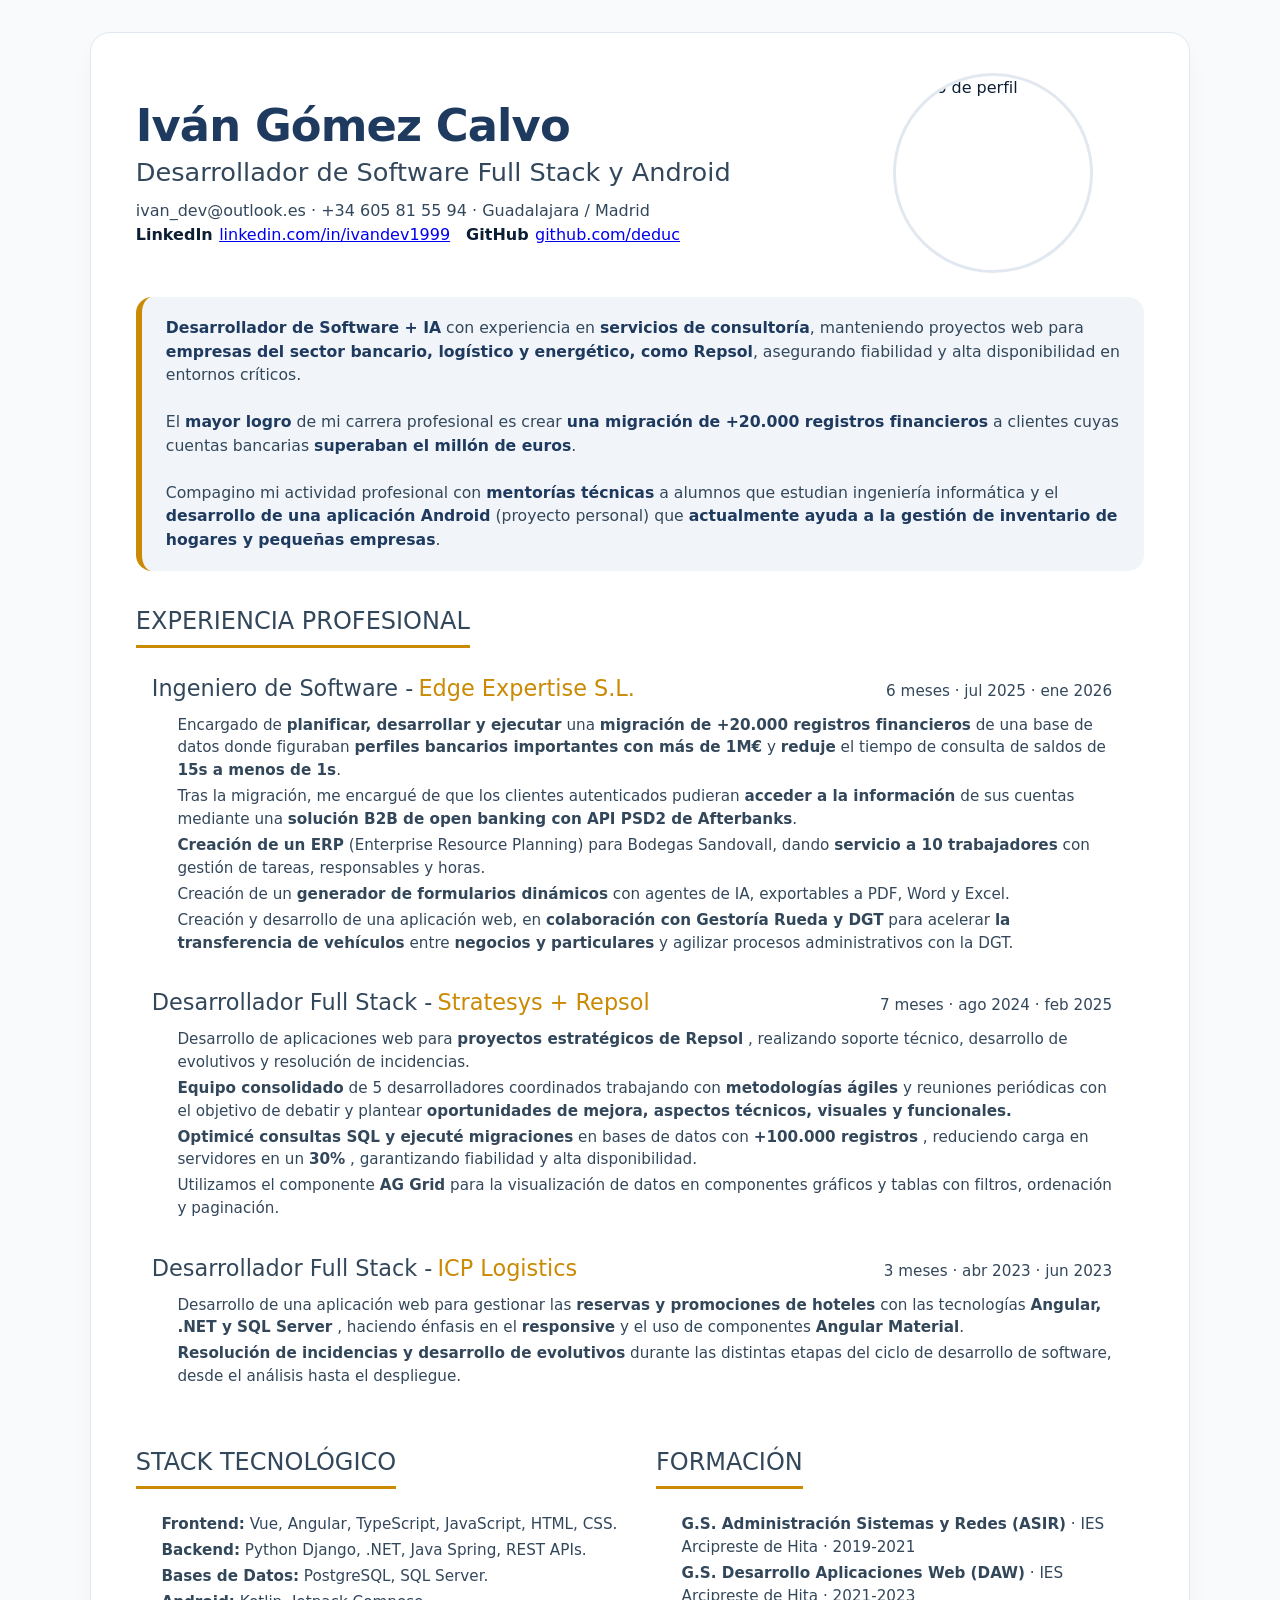
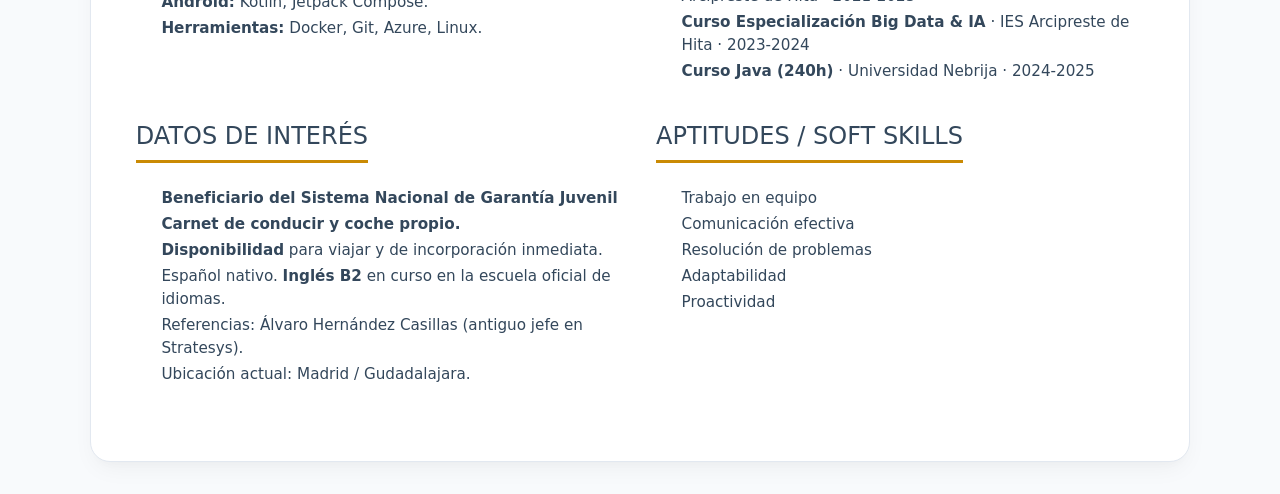
==== commit 3ec146e5: "abril actualizado" ====
--- a/index.html
+++ b/index.html
@@ -39,16 +39,28 @@
 
             <!-- RESUMEN EJECUTIVO -->
             <div class="about-mini">
-                <strong>Desarrollador de Software + IA</strong> con experiencia en <strong>servicios de consultoría</strong>, 
-                manteniendo proyectos web para <strong>empresas del sector bancario, logístico y energético, como Repsol</strong>,
+                <strong>Desarrollador de Software + IA</strong> 
+                con experiencia en 
+                <strong>servicios de consultoría</strong>, 
+                manteniendo proyectos web para 
+                <strong>empresas del sector bancario, logístico y energético, como Repsol</strong>,
                 asegurando fiabilidad y alta disponibilidad en entornos críticos.
                 <br><br>
                 
-                El <strong>mayor logro</strong> de mi carrera profesional es crear <strong>una migración de +20.000 registros financieros</strong> a clientes cuyas cuentas bancarias <strong>superaban el millón de euros</strong>.
+                El 
+                <strong>mayor logro</strong>
+                de mi carrera profesional es crear 
+                <strong>una migración de +20.000 registros financieros</strong>
+                a clientes cuyas cuentas bancarias 
+                <strong>superaban el millón de euros</strong>.
                 <br><br>
                 
-                Compagino mi actividad profesional con <strong>mentorías técnicas</strong> y el <strong>desarrollo de una aplicación Android</strong>
-                (proyecto personal) que actualmente <strong>ayuda a la gestión de inventario de hogares y pequeñas empresas</strong>.
+                Compagino mi actividad profesional con 
+                <strong>mentorías técnicas</strong> 
+                a alumnos que estudian ingeniería informática y el 
+                <strong>desarrollo de una aplicación Android</strong>
+                (proyecto personal) que 
+                <strong>actualmente ayuda a la gestión de inventario de hogares y pequeñas empresas</strong>.
             </div>
         </header>
 
@@ -115,7 +127,7 @@
                 <div class="experiencia-item">
                     <div class="empresa-fecha">
                         <div>
-                            <span class="subtitulo-cargo">Desarrollador Full Stack -</span>
+                            <span class="subtitulo-cargo a10">Desarrollador Full Stack -</span>
                             <span class="empresa">Stratesys + Repsol</span>
                         </div>
                         <span class="fecha">7 meses · ago 2024 · feb 2025</span>
@@ -154,7 +166,7 @@
                 <div class="experiencia-item">
                     <div class="empresa-fecha">
                         <div>
-                            <span class="subtitulo-cargo">Desarrollador Full Stack -</span>
+                            <span class="subtitulo-cargo a10">Desarrollador Full Stack -</span>
                             <span class="empresa">ICP Logistics</span>
                         </div>
                         <span class="fecha">3 meses · abr 2023 · jun 2023</span>
@@ -180,80 +192,108 @@
                 </div>
             </div>
 
-            <!-- STACK TECNOLÓGICO -->
-            <div class="seccion">
-                <h2>STACK TECNOLÓGICO</h2>
-                <ul class="lista-generica secondary-color">
-                    <li>
-                        <strong>Frontend:</strong>
-                        Vue, Angular, TypeScript, JavaScript, HTML, CSS.
-                    </li>
-                    <li>
-                        <strong>Backend:</strong>
-                        Python Django, .NET, Java Spring, REST APIs.
-                    </li>
-                    <li>
-                        <strong>Bases de Datos:</strong>
-                        PostgreSQL, SQL Server.
-                    </li>
-                    <li>
-                        <strong>Android:</strong>
-                        Kotlin, Jetpack Compose.
-                    </li>
-                    <li>
-                        <strong>Herramientas:</strong>
-                        Docker, Git, Azure, Linux.
-                    </li>
-                </ul>
-            </div>
-
-            <!-- FORMACIÓN -->
-            <div class="seccion">
-                <h2>FORMACIÓN</h2>
-                <ul class="lista-generica secondary-color">
-                    <li>
-                        <strong>G.S. Administración Sistemas (ASIR)</strong> · IES Arcipreste de Hita · 2019-2021
-                    </li>
-                    <li>
-                        <strong>G.S. Desarrollo Aplicaciones Web (DAW)</strong> · IES Arcipreste de Hita · 2021-2023
-                    </li>
-                    <li>
-                        <strong>Curso Especialización Big Data & IA</strong> · IES Arcipreste de Hita · 2023-2024
-                    </li>
-                    <li>
-                        <strong>Curso Java (240h)</strong> · Universidad Nebrija · 2024-2025
-                    </li>
-                </ul>
-            </div>
-
-            <!-- IDIOMAS -->
-            <div class="seccion">
-                <h2>IDIOMAS</h2>
-                <ul class="lista-generica secondary-color">
-                    <li>
-                        <strong>Español:</strong> Nativo
-                    </li>
-                    <li>
-                        <strong>Inglés:</strong> B1-B2 (en curso en Escuela Oficial de Idiomas)
-                    </li>
-                </ul>
-            </div>
-
-            <!-- DIVULGACIÓN TÉCNICA (profesor particular + SEPE) -->
-            <div class="seccion">
-                <h2>DIVULGACIÓN TÉCNICA</h2>
-                <ul class="lista-generica">
-                    <li>
-                        <strong>Profesor particular de programación</strong>
-                        <span>a 10 alumnos</span>
-                        <span>· sept 2023 · actualidad</span>
-                    </li>
-                    <li>
-                        <strong>Profesor de informática</strong>
-                        <span>a 25 personas</span>
-                        <span>· SEPE · ago 2023 · sept 2023</span>
-                    </li>
-                </ul>
+            <br>
+
+            <div class="seccion-doble-columna">
+                <!-- STACK TECNOLÓGICO -->
+                <div class="seccion">
+                    <h2>STACK TECNOLÓGICO</h2>
+                    <ul class="lista-generica secondary-color">
+                        <li>
+                            <strong>Frontend:</strong>
+                            Vue, Angular, TypeScript, JavaScript, HTML, CSS.
+                        </li>
+                        <li>
+                            <strong>Backend:</strong>
+                            Python Django, .NET, Java Spring, REST APIs.
+                        </li>
+                        <li>
+                            <strong>Bases de Datos:</strong>
+                            PostgreSQL, SQL Server.
+                        </li>
+                        
+                                                    <li>
+                            <strong>Android:</strong>
+                            Kotlin, Jetpack Compose.
+                        </li>
+                        <li>
+                            <strong>Herramientas:</strong>
+                            Docker, Git, Azure, Linux.
+                        </li>
+                    </ul>
+                </div>
+
+
+                <!-- FORMACIÓN -->
+                <div class="seccion">
+                    <h2>FORMACIÓN</h2>
+                    <ul class="lista-generica secondary-color">
+                        <li>
+                            <strong>G.S. Administración Sistemas y Redes (ASIR)</strong> · IES Arcipreste de Hita · 2019-2021
+                        </li>
+                        <li>
+                            <strong>G.S. Desarrollo Aplicaciones Web (DAW)</strong> · IES Arcipreste de Hita · 2021-2023
+                        </li>
+                        <li>
+                            <strong>Curso Especialización Big Data & IA</strong> · IES Arcipreste de Hita · 2023-2024
+                        </li>
+                        <li>
+                            <strong>Curso Java (240h)</strong> · Universidad Nebrija · 2024-2025
+                        </li>
+                    </ul>
+                </div>
+            </div>
+
+            <div class="seccion-doble-columna">
+                <!-- DATOS DE INTERÉS -->
+                <div class="seccion">
+                    <h2>DATOS DE INTERÉS</h2>
+                    <ul class="lista-generica secondary-color">
+                        <li>
+                            <strong>Beneficiario del Sistema Nacional de Garantía Juvenil</strong>
+                        </li>
+                        <li>
+                            <strong>Carnet de conducir y coche propio.</strong>
+                        </li>
+                        <li>
+                            <strong>Disponibilidad</strong>
+                            para viajar y de incorporación inmediata.
+                        </li>
+                        <li>
+                            Español nativo.
+                            <strong>Inglés B2</strong>
+                            en curso en la escuela oficial de idiomas.
+                        </li>
+                        <li>
+                            Referencias: Álvaro Hernández Casillas (antiguo jefe en Stratesys).
+                        </li>
+                        <li>
+                            Ubicación actual: Madrid / Gudadalajara.
+                        </li>
+                    </ul>
+                </div>
+
+                <!-- APTITUDES -->
+                <div class="seccion">
+                    <h2>APTITUDES / SOFT SKILLS</h2>
+                    <ul class="lista-generica secondary-color">
+                        <li>
+                            Trabajo en equipo
+                        </li>
+                        <li>
+                            Comunicación efectiva
+                        </li>
+                        <li>
+                            Resolución de problemas
+                        </li>
+                        <li>
+                            Adaptabilidad
+                        </li>
+                        <li>
+                            Proactividad
+                        </li>
+                    </ul>
+                </div>
             </div>
         </main>
     </div>
--- a/styles.css
+++ b/styles.css
@@ -81,6 +81,17 @@
     margin-bottom: 2rem;
 }
 
+.seccion-doble-columna {
+    display: flex;
+    gap: 2rem;
+    margin-bottom: 2rem;
+}
+
+.seccion-doble-columna .seccion {
+    flex: 1;
+    margin-bottom: 0;
+}
+
 .contacto-item {
     display: flex;
     align-items: center;
@@ -208,6 +219,11 @@
         gap: 1rem;
     }
 
+    .seccion-doble-columna {
+        flex-direction: column;
+        gap: 1.5rem;
+    }
+
     h1 {
         font-size: 2.2rem;
     }
@@ -215,6 +231,7 @@
 
 .padding-left-1 {
     padding-left: 1rem;
+    padding-right: 2rem;
 }
 
 .fecha {
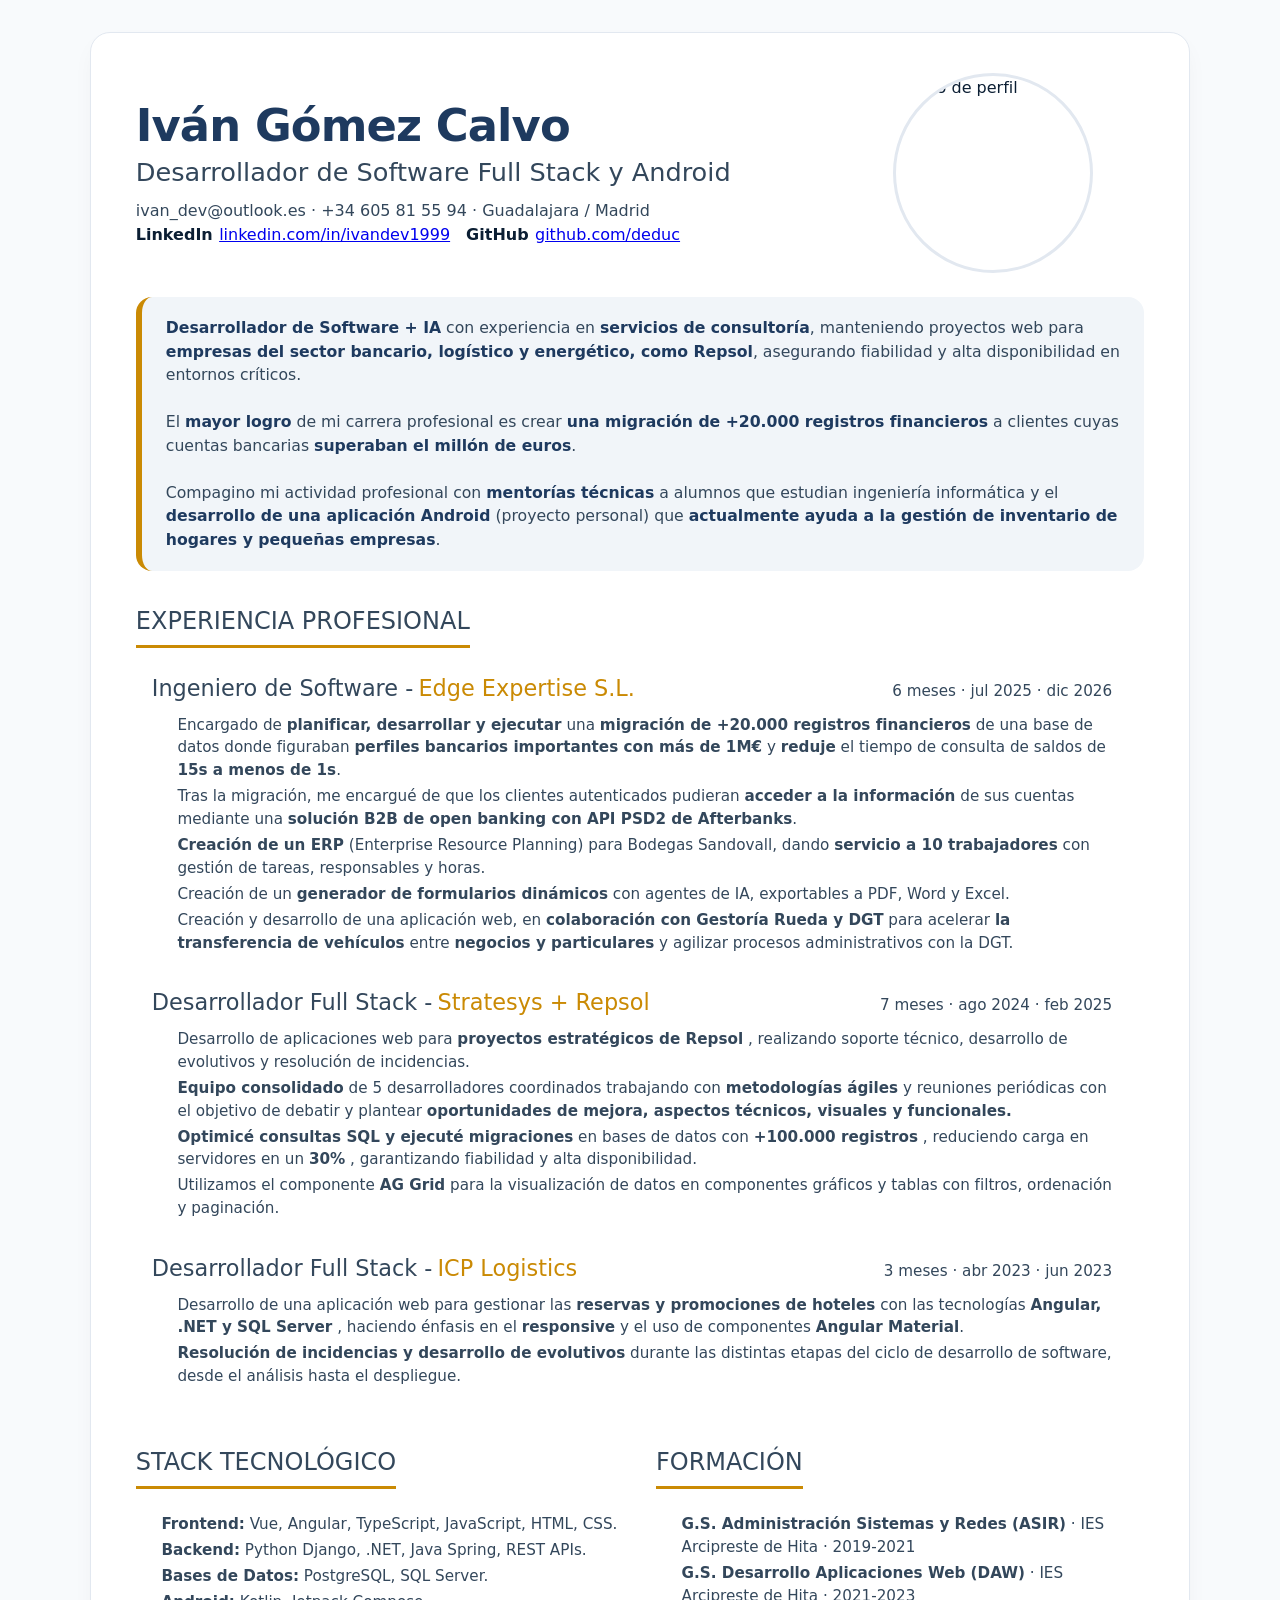
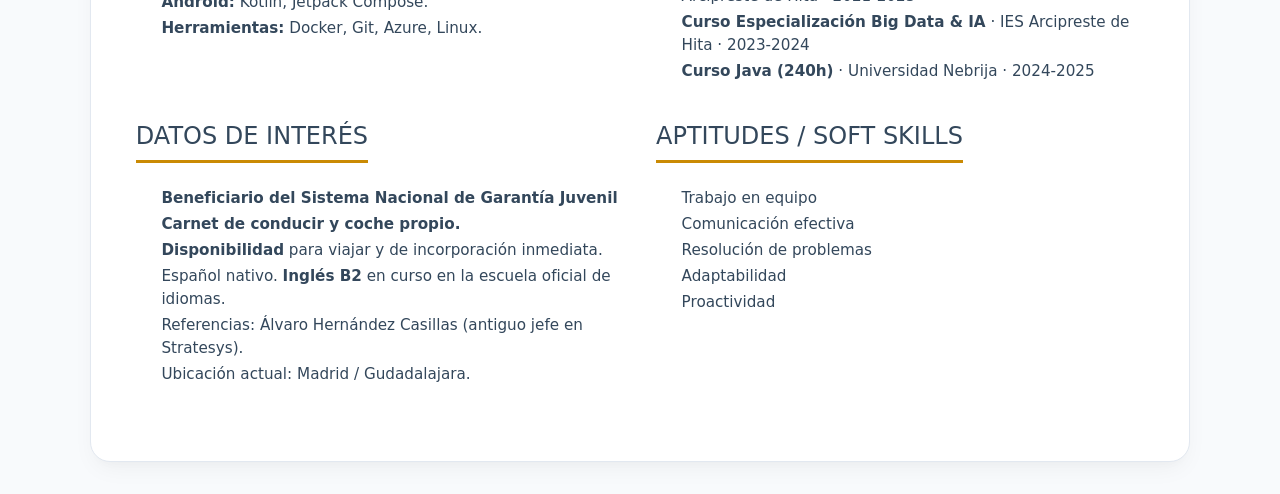
==== commit b848bcd1: "actualizar fecha" ====
--- a/index.html
+++ b/index.html
@@ -76,7 +76,7 @@
                             <span class="subtitulo-cargo a10">Ingeniero de Software -</span>
                             <span class="empresa">Edge Expertise S.L.</span>
                         </div>
-                        <span class="fecha">6 meses · jul 2025 · ene 2026</span>
+                        <span class="fecha">6 meses · jul 2025 · dic 2026</span>
                     </div>
 
                     <ul class="lista-generica">
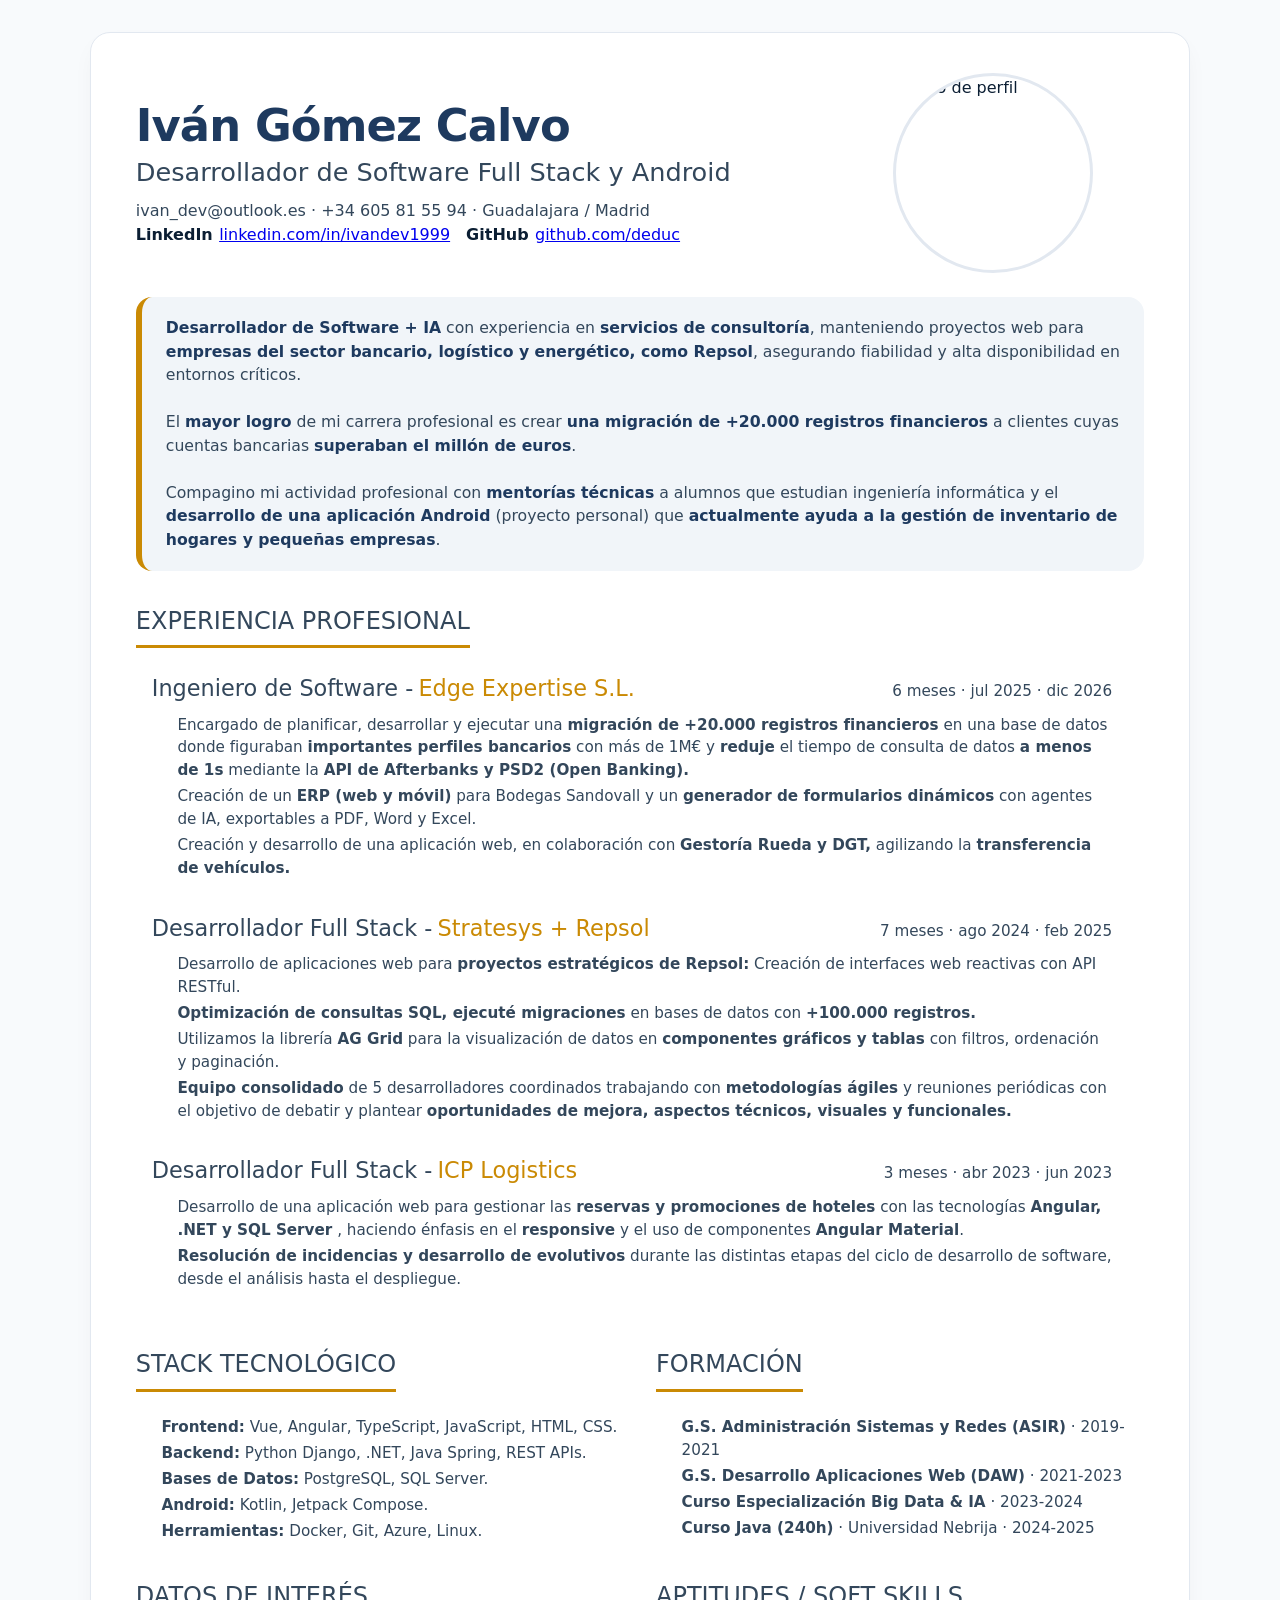
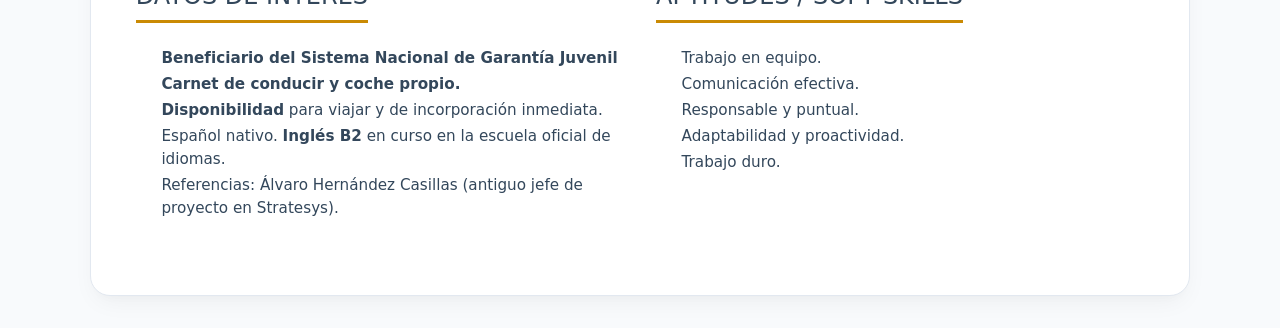
==== commit 59c6eb4a: "otra version mas," ====
--- a/index.html
+++ b/index.html
@@ -81,44 +81,29 @@
 
                     <ul class="lista-generica">
                         <li>
-                            Encargado de 
-                            <strong>planificar, desarrollar y ejecutar</strong> 
-                            una 
+                            Encargado de planificar, desarrollar y ejecutar una 
                             <strong>migración de +20.000 registros financieros</strong> 
-                            de una base de datos donde figuraban 
-                            <strong>perfiles bancarios importantes con más de 1M€</strong>
-                            y 
+                            en una base de datos donde figuraban 
+                            <strong>importantes perfiles bancarios</strong>
+                            con más de 1M€ y
                             <strong>reduje</strong> 
-                            el tiempo de consulta de saldos de 
-                            <strong>15s a menos de 1s</strong>.
-                        </li>
-                        <li>
-                            Tras la migración, me encargué de que los clientes autenticados pudieran 
-                            <strong>acceder a la información</strong> 
-                            de sus cuentas mediante una 
-                            <strong>solución B2B de open banking con API PSD2 de Afterbanks</strong>.
-                        </li>
-                        <li>
-                            <strong>Creación de un ERP</strong>
-                            (Enterprise Resource Planning)
-                            para Bodegas Sandovall, 
-                            dando
-                            <strong>servicio a 10 trabajadores</strong>
-                            con gestión de tareas, responsables y horas.
+                            el tiempo de consulta de datos
+                            <strong>a menos de 1s</strong>
+                            mediante la 
+                            <strong>API de Afterbanks y PSD2 (Open Banking).</strong>
                         </li>
                         <li>
                             Creación de un
+                            <strong>ERP (web y móvil)</strong>
+                            para Bodegas Sandovall y un
                             <strong>generador de formularios dinámicos</strong>
                             con agentes de IA, exportables a PDF, Word y Excel.
                         </li>
                         <li>
-                            Creación y desarrollo de una aplicación web, en 
-                            <strong>colaboración con Gestoría Rueda y DGT</strong>
-                            para acelerar
-                            <strong>la transferencia de vehículos</strong> 
-                            entre
-                            <strong>negocios y particulares</strong>
-                            y agilizar procesos administrativos con la DGT.
+                            Creación y desarrollo de una aplicación web, en colaboración con 
+                            <strong>Gestoría Rueda y DGT,</strong>
+                            agilizando la
+                            <strong>transferencia de vehículos.</strong> 
                         </li>
                     </ul>
                 </div>
@@ -136,8 +121,20 @@
                     <ul class="lista-generica">
                         <li>
                             Desarrollo de aplicaciones web para
-                            <strong>proyectos estratégicos de Repsol</strong>
-                            , realizando soporte técnico, desarrollo de evolutivos y resolución de incidencias.
+                            <strong>proyectos estratégicos de Repsol:</strong>
+                            Creación de interfaces web reactivas con API RESTful.
+                        </li>
+                        <li>
+                            <strong>Optimización de consultas SQL, ejecuté migraciones</strong> 
+                            en bases de datos con
+                            <strong>+100.000 registros.</strong>
+                        </li>
+                        <li>
+                            Utilizamos la librería
+                            <strong>AG Grid</strong>
+                            para la visualización de datos en 
+                            <strong>componentes gráficos y tablas</strong>
+                            con filtros, ordenación y paginación.
                         </li>
                         <li>
                             <strong>Equipo consolidado</strong>
@@ -145,19 +142,6 @@
                             <strong>metodologías ágiles</strong>
                             y reuniones periódicas con el objetivo de debatir y plantear 
                             <strong>oportunidades de mejora, aspectos técnicos, visuales y funcionales.</strong>
-                        </li>
-                        <li>
-                            <strong>Optimicé consultas SQL y ejecuté migraciones</strong> 
-                            en bases de datos con
-                            <strong>+100.000 registros</strong>
-                            , reduciendo carga en servidores en un
-                            <strong>30%</strong>
-                            , garantizando fiabilidad y alta disponibilidad.
-                        </li>
-                        <li>
-                            Utilizamos el componente
-                            <strong>AG Grid</strong>
-                            para la visualización de datos en componentes gráficos y tablas con filtros, ordenación y paginación.
                         </li>
                     </ul>
                 </div>
@@ -229,13 +213,13 @@
                     <h2>FORMACIÓN</h2>
                     <ul class="lista-generica secondary-color">
                         <li>
-                            <strong>G.S. Administración Sistemas y Redes (ASIR)</strong> · IES Arcipreste de Hita · 2019-2021
-                        </li>
-                        <li>
-                            <strong>G.S. Desarrollo Aplicaciones Web (DAW)</strong> · IES Arcipreste de Hita · 2021-2023
-                        </li>
-                        <li>
-                            <strong>Curso Especialización Big Data & IA</strong> · IES Arcipreste de Hita · 2023-2024
+                            <strong>G.S. Administración Sistemas y Redes (ASIR)</strong> · 2019-2021
+                        </li>
+                        <li>
+                            <strong>G.S. Desarrollo Aplicaciones Web (DAW)</strong> · 2021-2023
+                        </li>
+                        <li>
+                            <strong>Curso Especialización Big Data & IA</strong> · 2023-2024
                         </li>
                         <li>
                             <strong>Curso Java (240h)</strong> · Universidad Nebrija · 2024-2025
@@ -265,10 +249,7 @@
                             en curso en la escuela oficial de idiomas.
                         </li>
                         <li>
-                            Referencias: Álvaro Hernández Casillas (antiguo jefe en Stratesys).
-                        </li>
-                        <li>
-                            Ubicación actual: Madrid / Gudadalajara.
+                            Referencias: Álvaro Hernández Casillas (antiguo jefe de proyecto en Stratesys).
                         </li>
                     </ul>
                 </div>
@@ -278,19 +259,19 @@
                     <h2>APTITUDES / SOFT SKILLS</h2>
                     <ul class="lista-generica secondary-color">
                         <li>
-                            Trabajo en equipo
-                        </li>
-                        <li>
-                            Comunicación efectiva
-                        </li>
-                        <li>
-                            Resolución de problemas
-                        </li>
-                        <li>
-                            Adaptabilidad
-                        </li>
-                        <li>
-                            Proactividad
+                            Trabajo en equipo.
+                        </li>
+                        <li>
+                            Comunicación efectiva.
+                        </li>
+                        <li>
+                            Responsable y puntual.
+                        </li>
+                        <li>
+                            Adaptabilidad y proactividad.
+                        </li>
+                        <li>
+                            Trabajo duro.
                         </li>
                     </ul>
                 </div>
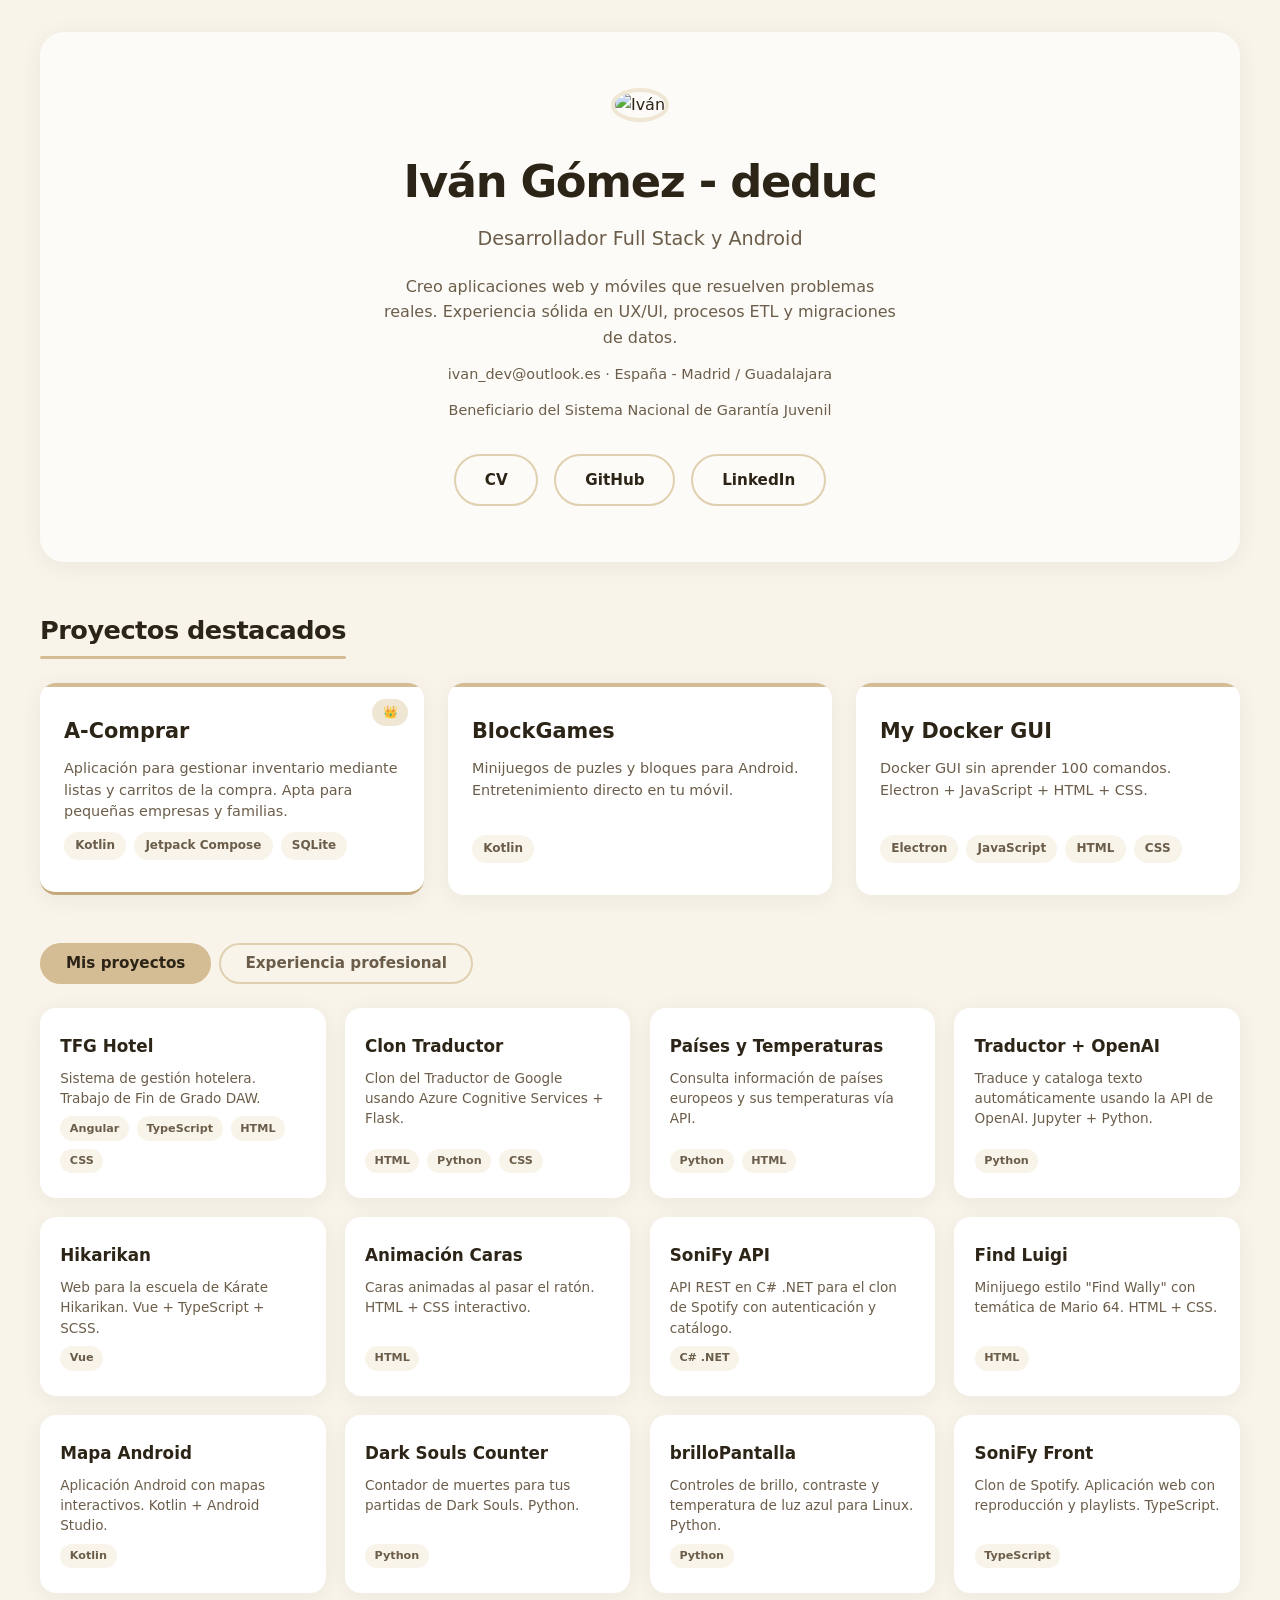
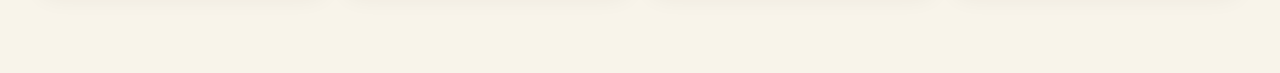
==== commit 25a6642c: "pagina introductoria y separar cv en otra" ====
--- a/index.html
+++ b/index.html
@@ -1,283 +1,227 @@
-<!DOCTYPE html>
-<html lang="es">
-
-<head>
-    <meta charset="UTF-8">
-    <meta name="viewport" content="width=device-width, initial-scale=1.0">
-    <title>Iván Gómez Calvo · Desarrollador Full Stack Vue + Django</title>
-    <link rel="stylesheet" href="styles.css">
-</head>
-
-<body>
-    <div class="resume">
-        <header>
-            <!-- CABECERA -->
-            <div class="a1">
-                <div class="a2">
-                    <h1>Iván Gómez Calvo</h1>
-                    <div class="subtitulo-cargo">
-                        Desarrollador de Software Full Stack y Android
-                    </div>
-                    <div class="a3">
-                        ivan_dev@outlook.es · +34 605 81 55 94 · Guadalajara / Madrid
-                    </div>
-                    <div class="a6">
-                        <div class="a7">
-                            <strong>LinkedIn</strong>
-                            <a href="https://www.linkedin.com/in/ivandev1999/" target="_blank">linkedin.com/in/ivandev1999</a>
-                        </div>
-                        <div class="a7">
-                            <strong>GitHub</strong>
-                            <a href="https://github.com/deduc" target="_blank">github.com/deduc</a>
-                        </div>
-                    </div>
-                </div>
-                <div class="a4">
-                    <img src="https://avatars.githubusercontent.com/u/127850919?v=4" class="a5" alt="Foto de perfil">
-                </div>
-            </div>
-
-            <!-- RESUMEN EJECUTIVO -->
-            <div class="about-mini">
-                <strong>Desarrollador de Software + IA</strong> 
-                con experiencia en 
-                <strong>servicios de consultoría</strong>, 
-                manteniendo proyectos web para 
-                <strong>empresas del sector bancario, logístico y energético, como Repsol</strong>,
-                asegurando fiabilidad y alta disponibilidad en entornos críticos.
-                <br><br>
-                
-                El 
-                <strong>mayor logro</strong>
-                de mi carrera profesional es crear 
-                <strong>una migración de +20.000 registros financieros</strong>
-                a clientes cuyas cuentas bancarias 
-                <strong>superaban el millón de euros</strong>.
-                <br><br>
-                
-                Compagino mi actividad profesional con 
-                <strong>mentorías técnicas</strong> 
-                a alumnos que estudian ingeniería informática y el 
-                <strong>desarrollo de una aplicación Android</strong>
-                (proyecto personal) que 
-                <strong>actualmente ayuda a la gestión de inventario de hogares y pequeñas empresas</strong>.
-            </div>
-        </header>
-
-        <!-- EXPERIENCIA LABORAL -->
-        <main class="a8">
-            <!-- COLUMNA PRINCIPAL: EXPERIENCIA -->
-            <h2>EXPERIENCIA PROFESIONAL</h2>
-            <div class="padding-left-1">
-                <!-- Edge Expertise -->
-                <div class="experiencia-item">
-                    <div class="empresa-fecha">
-                        <div>
-                            <span class="subtitulo-cargo a10">Ingeniero de Software -</span>
-                            <span class="empresa">Edge Expertise S.L.</span>
-                        </div>
-                        <span class="fecha">6 meses · jul 2025 · dic 2026</span>
-                    </div>
-
-                    <ul class="lista-generica">
-                        <li>
-                            Encargado de planificar, desarrollar y ejecutar una 
-                            <strong>migración de +20.000 registros financieros</strong> 
-                            en una base de datos donde figuraban 
-                            <strong>importantes perfiles bancarios</strong>
-                            con más de 1M€ y
-                            <strong>reduje</strong> 
-                            el tiempo de consulta de datos
-                            <strong>a menos de 1s</strong>
-                            mediante la 
-                            <strong>API de Afterbanks y PSD2 (Open Banking).</strong>
-                        </li>
-                        <li>
-                            Creación de un
-                            <strong>ERP (web y móvil)</strong>
-                            para Bodegas Sandovall y un
-                            <strong>generador de formularios dinámicos</strong>
-                            con agentes de IA, exportables a PDF, Word y Excel.
-                        </li>
-                        <li>
-                            Creación y desarrollo de una aplicación web, en colaboración con 
-                            <strong>Gestoría Rueda y DGT,</strong>
-                            agilizando la
-                            <strong>transferencia de vehículos.</strong> 
-                        </li>
-                    </ul>
-                </div>
-
-                <!-- Stratesys -->
-                <div class="experiencia-item">
-                    <div class="empresa-fecha">
-                        <div>
-                            <span class="subtitulo-cargo a10">Desarrollador Full Stack -</span>
-                            <span class="empresa">Stratesys + Repsol</span>
-                        </div>
-                        <span class="fecha">7 meses · ago 2024 · feb 2025</span>
-                    </div>
-
-                    <ul class="lista-generica">
-                        <li>
-                            Desarrollo de aplicaciones web para
-                            <strong>proyectos estratégicos de Repsol:</strong>
-                            Creación de interfaces web reactivas con API RESTful.
-                        </li>
-                        <li>
-                            <strong>Optimización de consultas SQL, ejecuté migraciones</strong> 
-                            en bases de datos con
-                            <strong>+100.000 registros.</strong>
-                        </li>
-                        <li>
-                            Utilizamos la librería
-                            <strong>AG Grid</strong>
-                            para la visualización de datos en 
-                            <strong>componentes gráficos y tablas</strong>
-                            con filtros, ordenación y paginación.
-                        </li>
-                        <li>
-                            <strong>Equipo consolidado</strong>
-                            de 5 desarrolladores coordinados trabajando con
-                            <strong>metodologías ágiles</strong>
-                            y reuniones periódicas con el objetivo de debatir y plantear 
-                            <strong>oportunidades de mejora, aspectos técnicos, visuales y funcionales.</strong>
-                        </li>
-                    </ul>
-                </div>
-
-                <!-- ICP -->
-                <div class="experiencia-item">
-                    <div class="empresa-fecha">
-                        <div>
-                            <span class="subtitulo-cargo a10">Desarrollador Full Stack -</span>
-                            <span class="empresa">ICP Logistics</span>
-                        </div>
-                        <span class="fecha">3 meses · abr 2023 · jun 2023</span>
-                    </div>
-
-                    <ul class="lista-generica">
-                        <li>
-                            Desarrollo de una aplicación web para gestionar las
-                            <strong>reservas y promociones de hoteles</strong> 
-                            con las tecnologías
-                            <strong>Angular, .NET y SQL Server</strong>
-                            , haciendo énfasis en el
-                            <strong>responsive</strong>
-                            y el uso de componentes
-                            <strong>Angular Material</strong>.
-                        </li>
-                        <li>
-                            <strong>Resolución de incidencias y desarrollo de evolutivos</strong>
-                            durante las distintas etapas del ciclo de desarrollo de software,
-                            desde el análisis hasta el despliegue.
-                        </li>
-                    </ul>
-                </div>
-            </div>
-
-            <br>
-
-            <div class="seccion-doble-columna">
-                <!-- STACK TECNOLÓGICO -->
-                <div class="seccion">
-                    <h2>STACK TECNOLÓGICO</h2>
-                    <ul class="lista-generica secondary-color">
-                        <li>
-                            <strong>Frontend:</strong>
-                            Vue, Angular, TypeScript, JavaScript, HTML, CSS.
-                        </li>
-                        <li>
-                            <strong>Backend:</strong>
-                            Python Django, .NET, Java Spring, REST APIs.
-                        </li>
-                        <li>
-                            <strong>Bases de Datos:</strong>
-                            PostgreSQL, SQL Server.
-                        </li>
-                        
-                                                    <li>
-                            <strong>Android:</strong>
-                            Kotlin, Jetpack Compose.
-                        </li>
-                        <li>
-                            <strong>Herramientas:</strong>
-                            Docker, Git, Azure, Linux.
-                        </li>
-                    </ul>
-                </div>
-
-
-                <!-- FORMACIÓN -->
-                <div class="seccion">
-                    <h2>FORMACIÓN</h2>
-                    <ul class="lista-generica secondary-color">
-                        <li>
-                            <strong>G.S. Administración Sistemas y Redes (ASIR)</strong> · 2019-2021
-                        </li>
-                        <li>
-                            <strong>G.S. Desarrollo Aplicaciones Web (DAW)</strong> · 2021-2023
-                        </li>
-                        <li>
-                            <strong>Curso Especialización Big Data & IA</strong> · 2023-2024
-                        </li>
-                        <li>
-                            <strong>Curso Java (240h)</strong> · Universidad Nebrija · 2024-2025
-                        </li>
-                    </ul>
-                </div>
-            </div>
-
-            <div class="seccion-doble-columna">
-                <!-- DATOS DE INTERÉS -->
-                <div class="seccion">
-                    <h2>DATOS DE INTERÉS</h2>
-                    <ul class="lista-generica secondary-color">
-                        <li>
-                            <strong>Beneficiario del Sistema Nacional de Garantía Juvenil</strong>
-                        </li>
-                        <li>
-                            <strong>Carnet de conducir y coche propio.</strong>
-                        </li>
-                        <li>
-                            <strong>Disponibilidad</strong>
-                            para viajar y de incorporación inmediata.
-                        </li>
-                        <li>
-                            Español nativo.
-                            <strong>Inglés B2</strong>
-                            en curso en la escuela oficial de idiomas.
-                        </li>
-                        <li>
-                            Referencias: Álvaro Hernández Casillas (antiguo jefe de proyecto en Stratesys).
-                        </li>
-                    </ul>
-                </div>
-
-                <!-- APTITUDES -->
-                <div class="seccion">
-                    <h2>APTITUDES / SOFT SKILLS</h2>
-                    <ul class="lista-generica secondary-color">
-                        <li>
-                            Trabajo en equipo.
-                        </li>
-                        <li>
-                            Comunicación efectiva.
-                        </li>
-                        <li>
-                            Responsable y puntual.
-                        </li>
-                        <li>
-                            Adaptabilidad y proactividad.
-                        </li>
-                        <li>
-                            Trabajo duro.
-                        </li>
-                    </ul>
-                </div>
-            </div>
-        </main>
-    </div>
-</body>
-
-</html>+<!DOCTYPE html>
+<html lang="es">
+<head>
+    <meta charset="UTF-8">
+    <meta name="viewport" content="width=device-width, initial-scale=1.0">
+    <title>Iván Gómez · Desarrollador Full Stack</title>
+    <link rel="stylesheet" href="./styles/index.css">
+</head>
+<body>
+    <div class="container">
+        <header class="hero">
+            <div class="hero-content">
+                <div class="avatar-wrapper">
+                    <img src="https://avatars.githubusercontent.com/u/127850919?v=4" alt="Iván" class="avatar">
+                </div>
+                <h1 class="hero-title">Iván Gómez - deduc</h1>
+                <p class="hero-subtitle">Desarrollador Full Stack y Android</p>
+                <p class="hero-desc">
+                    Creo aplicaciones web y móviles que resuelven problemas reales.
+                    Experiencia sólida en UX/UI, procesos ETL y migraciones de datos.
+                </p>
+                <p class="hero-contact">
+                    ivan_dev@outlook.es &middot; España - Madrid / Guadalajara
+                </p>
+                <p class="hero-contact">
+                    Beneficiario del Sistema Nacional de Garantía Juvenil
+                </p>
+                <nav class="hero-links">
+                    <a href="./pages/cv.html" class="btn btn-outline" target="_blank">CV</a>
+                    <a href="https://github.com/deduc" target="_blank" class="btn btn-outline" target="_blank">GitHub</a>
+                    <a href="https://www.linkedin.com/in/ivandev1999/" target="_blank" class="btn btn-outline" target="_blank">LinkedIn</a>
+                </nav>
+            </div>
+        </header>
+
+        <section class="section featured">
+            <h2 class="section-title">Proyectos destacados</h2>
+            <div class="featured-grid">
+                <a href="https://github.com/deduc/a-comprar-apk" target="_blank" class="featured-card card-1" style="--i:0">
+                    <div class="fc-badge">&#x1F451;</div>
+                    <h3>A-Comprar</h3>
+                    <p>Aplicación para gestionar inventario mediante listas y carritos de la compra. Apta para pequeñas empresas y familias.</p>
+                    <div class="tags"><span class="fc-lang">Kotlin</span><span class="fc-lang">Jetpack Compose</span><span class="fc-lang">SQLite</span></div>
+                </a>
+                <a href="https://github.com/deduc/blockgames-apk" target="_blank" class="featured-card card-2" style="--i:1">
+                    <h3>BlockGames</h3>
+                    <p>Minijuegos de puzles y bloques para Android. Entretenimiento directo en tu móvil.</p>
+                    <div class="tags"><span class="fc-lang">Kotlin</span></div>
+                </a>
+                <a href="https://github.com/deduc/my-docker-gui" target="_blank" class="featured-card card-3" style="--i:2">
+                    <h3>My Docker GUI</h3>
+                    <p>Docker GUI sin aprender 100 comandos. Electron + JavaScript + HTML + CSS.</p>
+                    <div class="tags"><span class="fc-lang">Electron</span><span class="fc-lang">JavaScript</span><span class="fc-lang">HTML</span><span class="fc-lang">CSS</span></div>
+                </a>
+            </div>
+        </section>
+
+        <section class="section tabs-section">
+            <div class="tabs-nav">
+                <button class="tab-btn active" data-tab="proyectos">Mis proyectos</button>
+                <button class="tab-btn" data-tab="experiencia">Experiencia profesional</button>
+            </div>
+
+            <div class="tab-content active" id="tab-proyectos">
+                <div class="projects-grid">
+                    <a href="https://github.com/deduc/TFG-Hotel" target="_blank" class="project-card" style="--i:0">
+                        <h3>TFG Hotel</h3>
+                        <p>Sistema de gestión hotelera. Trabajo de Fin de Grado DAW.</p>
+                        <div class="tags"><span class="lang-tag">Angular</span><span class="lang-tag">TypeScript</span><span class="lang-tag">HTML</span><span class="lang-tag">CSS</span></div>
+                    </a>
+                    <a href="https://github.com/deduc/clon-traductor-google-azure" target="_blank" class="project-card" style="--i:1">
+                        <h3>Clon Traductor</h3>
+                        <p>Clon del Traductor de Google usando Azure Cognitive Services + Flask.</p>
+                        <div class="tags"><span class="lang-tag">HTML</span><span class="lang-tag">Python</span><span class="lang-tag">CSS</span></div>
+                    </a>
+                    <a href="https://github.com/deduc/paises-y-temperaturas" target="_blank" class="project-card" style="--i:2">
+                        <h3>Países y Temperaturas</h3>
+                        <p>Consulta información de países europeos y sus temperaturas vía API.</p>
+                        <div class="tags"><span class="lang-tag">Python</span><span class="lang-tag">HTML</span></div>
+                    </a>
+                    <a href="https://github.com/deduc/traductor-catalogador-texto-api-openai" target="_blank" class="project-card" style="--i:3">
+                        <h3>Traductor + OpenAI</h3>
+                        <p>Traduce y cataloga texto automáticamente usando la API de OpenAI. Jupyter + Python.</p>
+                        <div class="tags"><span class="lang-tag">Python</span></div>
+                    </a>
+                    <a href="https://github.com/deduc/hikarikan-front" target="_blank" class="project-card" style="--i:4">
+                        <h3>Hikarikan</h3>
+                        <p>Web para la escuela de Kárate Hikarikan. Vue + TypeScript + SCSS.</p>
+                        <div class="tags"><span class="lang-tag">Vue</span></div>
+                    </a>
+                    <a href="https://github.com/deduc/animacionCaras" target="_blank" class="project-card" style="--i:5">
+                        <h3>Animación Caras</h3>
+                        <p>Caras animadas al pasar el ratón. HTML + CSS interactivo.</p>
+                        <div class="tags"><span class="lang-tag">HTML</span></div>
+                    </a>
+                    <a href="https://github.com/deduc/SoniFy-API" target="_blank" class="project-card" style="--i:6">
+                        <h3>SoniFy API</h3>
+                        <p>API REST en C# .NET para el clon de Spotify con autenticación y catálogo.</p>
+                        <div class="tags"><span class="lang-tag">C# .NET</span></div>
+                    </a>
+                    <a href="https://github.com/deduc/find-luigi" target="_blank" class="project-card" style="--i:7">
+                        <h3>Find Luigi</h3>
+                        <p>Minijuego estilo "Find Wally" con temática de Mario 64. HTML + CSS.</p>
+                        <div class="tags"><span class="lang-tag">HTML</span></div>
+                    </a>
+                    <a href="https://github.com/deduc/MAPA-AndroidStudio" target="_blank" class="project-card" style="--i:8">
+                        <h3>Mapa Android</h3>
+                        <p>Aplicación Android con mapas interactivos. Kotlin + Android Studio.</p>
+                        <div class="tags"><span class="lang-tag">Kotlin</span></div>
+                    </a>
+                    <a href="https://github.com/deduc/darksouls-death-counter" target="_blank" class="project-card" style="--i:9">
+                        <h3>Dark Souls Counter</h3>
+                        <p>Contador de muertes para tus partidas de Dark Souls. Python.</p>
+                        <div class="tags"><span class="lang-tag">Python</span></div>
+                    </a>
+                    <a href="https://github.com/deduc/brilloPantalla" target="_blank" class="project-card" style="--i:10">
+                        <h3>brilloPantalla</h3>
+                        <p>Controles de brillo, contraste y temperatura de luz azul para Linux. Python.</p>
+                        <div class="tags"><span class="lang-tag">Python</span></div>
+                    </a>
+                    <a href="https://github.com/deduc/SoniFy-Front" target="_blank" class="project-card" style="--i:11">
+                        <h3>SoniFy Front</h3>
+                        <p>Clon de Spotify. Aplicación web con reproducción y playlists. TypeScript.</p>
+                        <div class="tags"><span class="lang-tag">TypeScript</span></div>
+                    </a>
+                </div>
+            </div>
+
+            <div class="tab-content" id="tab-experiencia">
+                <div class="experience-list">
+                    <div class="exp-item">
+                        <div class="exp-header">
+                            <div>
+                                <span class="exp-role">Ingeniero de Software</span>
+                                <span class="exp-company">Edge Expertise S.L.</span>
+                            </div>
+                            <span class="exp-date">jul 2025 · dic 2026</span>
+                        </div>
+                        <ul>
+                            <li>Migración de +20.000 registros financieros con perfiles bancarios de &gt;1M€, reduciendo el tiempo de consulta a &lt;1s mediante la API de Afterbanks y PSD2.</li>
+                            <li>Creación de un ERP (web y móvil) para Bodegas Sandovall y un generador de formularios dinámicos con agentes de IA.</li>
+                            <li>Aplicación web para transferencia de vehículos en colaboración con Gestoría Rueda y DGT.</li>
+                        </ul>
+                        <div class="exp-apps">
+                            <h4>Aplicaciones desarrolladas:</h4>
+                            <ul>
+                                <li><strong>Pasarelas:</strong> Migración de datos financieros a web de consultas bancarias con tablas, gráficos, filtros, reactiva y responsive.</li>
+                                <li><strong>ERP Bodegas Sandovall:</strong> Aplicación web y móvil para fichar horarios y gestionar tareas asignadas.</li>
+                                <li><strong>Generador de formularios:</strong> Web responsive que genera formularios HTML con exportación a Excel, PDF y Word.</li>
+                                <li><strong>Fast Transfer / Gestiona Ya:</strong> Acelera la transferencia de vehículos entre empresas y/o particulares.</li>
+                            </ul>
+                        </div>
+                    </div>
+
+                    <div class="exp-item">
+                        <div class="exp-header">
+                            <div>
+                                <span class="exp-role">Desarrollador Full Stack</span>
+                                <span class="exp-company">Stratesys + Repsol</span>
+                            </div>
+                            <span class="exp-date">ago 2024 · feb 2025</span>
+                        </div>
+                        <ul>
+                            <li>Desarrollo de interfaces web reactivas con API RESTful para proyectos estratégicos de Repsol.</li>
+                            <li>Optimización de consultas SQL y migraciones en bases de datos con +100.000 registros.</li>
+                            <li>Visualización de datos con AG Grid y trabajo en equipo consolidado con metodologías ágiles.</li>
+                        </ul>
+                        <div class="exp-apps">
+                            <h4>Aplicaciones desarrolladas:</h4>
+                            <ul>
+                                <li>2 aplicaciones internas de Repsol (confidenciales) con datos masivos, exigiendo fiabilidad y alta disponibilidad.</li>
+                            </ul>
+                        </div>
+                    </div>
+
+                    <div class="exp-item">
+                        <div class="exp-header">
+                            <div>
+                                <span class="exp-role">Profesor particular de Programación</span>
+                                <span class="exp-company">Autónomo</span>
+                            </div>
+                            <span class="exp-date">jun 2023 · actualidad</span>
+                        </div>
+                        <ul>
+                            <li>Clases particulares de programación a alumnos de ingeniería informática: Python, Java, SQL, HTML, CSS y JavaScript.</li>
+                            <li>Preparación de ejercicios, corrección de prácticas y mentoría en proyectos universitarios.</li>
+                        </ul>
+                    </div>
+
+                    <div class="exp-item">
+                        <div class="exp-header">
+                            <div>
+                                <span class="exp-role">Desarrollador Full Stack</span>
+                                <span class="exp-company">ICP Logistics</span>
+                            </div>
+                            <span class="exp-date">abr 2023 · jun 2023</span>
+                        </div>
+                        <ul>
+                            <li>Aplicación web para gestionar reservas y promociones de hoteles con Angular, .NET y SQL Server.</li>
+                            <li>Resolución de incidencias y desarrollo de evolutivos durante todo el ciclo de vida del software.</li>
+                        </ul>
+                        <div class="exp-apps">
+                            <h4>Aplicaciones desarrolladas:</h4>
+                            <ul>
+                                <li>Página web para gestión hotelera como proyecto de fin de curso.</li>
+                            </ul>
+                        </div>
+                    </div>
+                </div>
+            </div>
+            </div>
+        </section>
+
+    </div>
+
+    <script>
+        document.querySelectorAll('.tab-btn').forEach(btn => {
+            btn.addEventListener('click', () => {
+                document.querySelectorAll('.tab-btn').forEach(b => b.classList.remove('active'));
+                document.querySelectorAll('.tab-content').forEach(c => c.classList.remove('active'));
+                btn.classList.add('active');
+                document.getElementById('tab-' + btn.dataset.tab).classList.add('active');
+            });
+        });
+    </script>
+</body>
+</html>
--- a/styles/index.css
+++ b/styles/index.css
@@ -0,0 +1,525 @@
+* {
+    margin: 0;
+    padding: 0;
+    box-sizing: border-box;
+}
+
+:root {
+    --beige-50: #fdfbf7;
+    --beige-100: #f8f4ea;
+    --beige-200: #efe6d3;
+    --beige-300: #e0d0b0;
+    --beige-400: #d4bc94;
+    --beige-500: #c4a87a;
+    --beige-600: #b08d5e;
+    --texto: #2c2417;
+    --texto-suave: #6b5d4a;
+    --superficie: #ffffff;
+    --sombra: 0 4px 24px rgba(44, 36, 23, 0.06);
+    --sombra-hover: 0 8px 32px rgba(44, 36, 23, 0.10);
+    --radio: 16px;
+}
+
+@keyframes fadeUp {
+    from { opacity: 0; transform: translateY(30px); }
+    to   { opacity: 1; transform: translateY(0); }
+}
+
+@keyframes fadeIn {
+    from { opacity: 0; }
+    to   { opacity: 1; }
+}
+
+@keyframes scaleIn {
+    from { opacity: 0; transform: scale(0.9); }
+    to   { opacity: 1; transform: scale(1); }
+}
+
+body {
+    font-family: 'Inter', 'Segoe UI', system-ui, -apple-system, sans-serif;
+    background: var(--beige-100);
+    color: var(--texto);
+    line-height: 1.6;
+    min-height: 100vh;
+    display: flex;
+    justify-content: center;
+    padding: 2rem 1rem;
+}
+
+.container {
+    max-width: 1200px;
+    width: 100%;
+}
+
+/* ---- HERO ---- */
+.hero {
+    background: var(--beige-50);
+    border-radius: 24px;
+    padding: 3.5rem 3rem;
+    margin-bottom: 3rem;
+    box-shadow: var(--sombra);
+    text-align: center;
+    animation: fadeUp 0.8s ease both;
+}
+
+.hero-content {
+    max-width: 640px;
+    margin: 0 auto;
+}
+
+.avatar-wrapper {
+    animation: scaleIn 0.6s ease both;
+    animation-delay: 0.1s;
+    margin-bottom: 1.5rem;
+}
+
+.avatar {
+    width: 120px;
+    height: 120px;
+    border-radius: 50%;
+    object-fit: cover;
+    border: 4px solid var(--beige-200);
+    transition: transform 0.3s ease;
+}
+
+.avatar:hover {
+    transform: scale(1.05);
+}
+
+.hero-title {
+    font-size: 2.8rem;
+    font-weight: 700;
+    letter-spacing: -0.03em;
+    color: var(--texto);
+    animation: fadeUp 0.6s ease both;
+    animation-delay: 0.2s;
+}
+
+.hero-subtitle {
+    font-size: 1.2rem;
+    color: var(--texto-suave);
+    margin-top: 0.4rem;
+    font-weight: 400;
+    animation: fadeUp 0.6s ease both;
+    animation-delay: 0.3s;
+}
+
+.hero-desc {
+    margin-top: 1.2rem;
+    font-size: 1rem;
+    color: var(--texto-suave);
+    max-width: 520px;
+    margin-left: auto;
+    margin-right: auto;
+    animation: fadeUp 0.6s ease both;
+    animation-delay: 0.4s;
+}
+
+.hero-contact {
+    margin-top: 0.8rem;
+    font-size: 0.9rem;
+    color: var(--texto-suave);
+    animation: fadeUp 0.6s ease both;
+    animation-delay: 0.45s;
+}
+
+.hero-links {
+    margin-top: 2rem;
+    display: flex;
+    justify-content: center;
+    gap: 1rem;
+    flex-wrap: wrap;
+    animation: fadeUp 0.6s ease both;
+    animation-delay: 0.5s;
+}
+
+.btn {
+    display: inline-block;
+    padding: 0.75rem 1.8rem;
+    border-radius: 40px;
+    font-weight: 600;
+    font-size: 0.95rem;
+    text-decoration: none;
+    transition: all 0.25s ease;
+    background: var(--beige-400);
+    color: var(--texto);
+    border: 2px solid var(--beige-400);
+}
+
+.btn:hover {
+    background: var(--beige-500);
+    border-color: var(--beige-500);
+    transform: translateY(-2px);
+    box-shadow: var(--sombra-hover);
+}
+
+.btn-outline {
+    background: transparent;
+    border-color: var(--beige-300);
+    color: var(--texto);
+}
+
+.btn-outline:hover {
+    background: var(--beige-200);
+    border-color: var(--beige-300);
+}
+
+/* ---- SECTIONS ---- */
+.section {
+    margin-bottom: 3rem;
+    animation: fadeUp 0.6s ease both;
+}
+
+.featured {
+    animation-delay: 0.6s;
+}
+
+.projects {
+    animation-delay: 0.8s;
+}
+
+.section-title {
+    font-size: 1.6rem;
+    font-weight: 600;
+    letter-spacing: -0.02em;
+    margin-bottom: 1.5rem;
+    color: var(--texto);
+    position: relative;
+    display: inline-block;
+}
+
+.section-title::after {
+    content: '';
+    display: block;
+    width: 100%;
+    height: 3px;
+    background: var(--beige-400);
+    border-radius: 2px;
+    margin-top: 0.3rem;
+}
+
+/* ---- FEATURED GRID (3 cols) ---- */
+.featured-grid {
+    display: grid;
+    grid-template-columns: repeat(3, 1fr);
+    gap: 1.5rem;
+}
+
+.featured-card {
+    background: var(--superficie);
+    border-radius: var(--radio);
+    padding: 2rem 1.5rem;
+    box-shadow: var(--sombra);
+    text-decoration: none;
+    color: var(--texto);
+    transition: all 0.3s ease;
+    position: relative;
+    overflow: hidden;
+    animation: fadeUp 0.6s ease both;
+    animation-delay: calc(0.7s + var(--i) * 0.15s);
+    display: flex;
+    flex-direction: column;
+    gap: 0.6rem;
+}
+
+.featured-card::before {
+    content: '';
+    position: absolute;
+    top: 0;
+    left: 0;
+    right: 0;
+    height: 4px;
+    background: var(--beige-400);
+    transition: height 0.3s ease;
+}
+
+.featured-card:hover::before {
+    height: 6px;
+}
+
+.featured-card:hover {
+    transform: translateY(-4px);
+    box-shadow: var(--sombra-hover);
+}
+
+.fc-badge {
+    position: absolute;
+    top: 1rem;
+    right: 1rem;
+    background: var(--beige-200);
+    color: var(--texto);
+    font-size: 0.75rem;
+    font-weight: 700;
+    padding: 0.25rem 0.65rem;
+    border-radius: 20px;
+}
+
+.featured-card h3 {
+    font-size: 1.3rem;
+    font-weight: 700;
+}
+
+.featured-card p {
+    font-size: 0.9rem;
+    color: var(--texto-suave);
+    line-height: 1.5;
+    flex: 1;
+}
+
+.tags {
+    display: flex;
+    flex-wrap: wrap;
+    gap: 0.5rem;
+}
+
+.fc-lang {
+    font-size: 0.75rem;
+    font-weight: 600;
+    background: var(--beige-100);
+    color: var(--texto-suave);
+    padding: 0.25rem 0.7rem;
+    border-radius: 20px;
+}
+
+.card-1 {
+    border-bottom: 3px solid var(--beige-500);
+}
+
+/* ---- PROJECTS GRID (4 cols) ---- */
+.projects-grid {
+    display: grid;
+    grid-template-columns: repeat(4, 1fr);
+    gap: 1.2rem;
+}
+
+.project-card {
+    background: var(--superficie);
+    border-radius: var(--radio);
+    padding: 1.5rem 1.2rem;
+    box-shadow: var(--sombra);
+    text-decoration: none;
+    color: var(--texto);
+    transition: all 0.3s ease;
+    border: 1px solid transparent;
+    animation: fadeUp 0.6s ease both;
+    animation-delay: calc(0.9s + var(--i) * 0.06s);
+    display: flex;
+    flex-direction: column;
+    gap: 0.5rem;
+}
+
+.project-card:hover {
+    border-color: var(--beige-300);
+    transform: translateY(-3px);
+    box-shadow: var(--sombra-hover);
+}
+
+.project-card h3 {
+    font-size: 1.05rem;
+    font-weight: 700;
+}
+
+.project-card p {
+    font-size: 0.85rem;
+    color: var(--texto-suave);
+    line-height: 1.5;
+    flex: 1;
+}
+
+.lang-tag {
+    font-size: 0.7rem;
+    font-weight: 600;
+    background: var(--beige-100);
+    color: var(--texto-suave);
+    padding: 0.2rem 0.6rem;
+    border-radius: 16px;
+}
+
+/* ---- TABS ---- */
+.tabs-nav {
+    display: flex;
+    gap: 0.5rem;
+    margin-bottom: 1.5rem;
+    flex-wrap: wrap;
+}
+
+.tab-btn {
+    padding: 0.6rem 1.5rem;
+    border-radius: 30px;
+    border: 2px solid var(--beige-300);
+    background: transparent;
+    color: var(--texto-suave);
+    font-weight: 600;
+    font-size: 0.95rem;
+    cursor: pointer;
+    transition: all 0.25s ease;
+    font-family: inherit;
+}
+
+.tab-btn:hover {
+    background: var(--beige-200);
+    border-color: var(--beige-300);
+}
+
+.tab-btn.active {
+    background: var(--beige-400);
+    border-color: var(--beige-400);
+    color: var(--texto);
+}
+
+.tab-content {
+    display: none;
+    animation: fadeUp 0.4s ease both;
+}
+
+.tab-content.active {
+    display: block;
+}
+
+/* ---- EXPERIENCE ---- */
+.experience-list {
+    display: flex;
+    flex-direction: column;
+    gap: 1.5rem;
+}
+
+.exp-item {
+    background: var(--superficie);
+    border-radius: var(--radio);
+    padding: 1.5rem 1.8rem;
+    box-shadow: var(--sombra);
+    border-left: 4px solid var(--beige-400);
+}
+
+.exp-header {
+    display: flex;
+    justify-content: space-between;
+    align-items: baseline;
+    flex-wrap: wrap;
+    margin-bottom: 0.8rem;
+    gap: 0.5rem;
+}
+
+.exp-role {
+    font-weight: 700;
+    font-size: 1.05rem;
+    color: var(--texto);
+}
+
+.exp-company {
+    font-weight: 600;
+    color: var(--beige-600);
+    margin-left: 0.4rem;
+    font-size: 1rem;
+}
+
+.exp-date {
+    color: var(--texto-suave);
+    font-size: 0.85rem;
+    white-space: nowrap;
+}
+
+.exp-item ul {
+    padding-left: 1.2rem;
+    display: flex;
+    flex-direction: column;
+    gap: 0.4rem;
+}
+
+.exp-item li {
+    font-size: 0.9rem;
+    color: var(--texto-suave);
+    line-height: 1.5;
+}
+
+.exp-apps {
+    margin-top: 1rem;
+    padding: 1rem 1.2rem;
+    background: var(--beige-50);
+    border-radius: 12px;
+    border-left: 3px solid var(--beige-400);
+}
+
+.exp-apps h4 {
+    font-size: 0.85rem;
+    font-weight: 700;
+    color: var(--texto);
+    margin-bottom: 0.5rem;
+}
+
+.exp-apps ul {
+    padding-left: 1rem;
+}
+
+.exp-apps li {
+    font-size: 0.85rem;
+}
+
+/* ---- FOOTER ---- */
+.footer {
+    text-align: center;
+    padding: 2rem 0;
+    color: var(--texto-suave);
+    font-size: 0.85rem;
+    animation: fadeIn 0.8s ease both;
+    animation-delay: 1.2s;
+}
+
+/* ---- RESPONSIVE ---- */
+@media (max-width: 1024px) {
+    .projects-grid {
+        grid-template-columns: repeat(3, 1fr);
+    }
+}
+
+@media (max-width: 820px) {
+    .featured-grid {
+        grid-template-columns: 1fr;
+    }
+
+    .projects-grid {
+        grid-template-columns: repeat(2, 1fr);
+    }
+
+    .hero {
+        padding: 2.5rem 1.5rem;
+    }
+
+    .hero-title {
+        font-size: 2.2rem;
+    }
+}
+
+@media (max-width: 500px) {
+    .hero {
+        padding: 2rem 1.2rem;
+        border-radius: 18px;
+    }
+
+    .hero-title {
+        font-size: 1.8rem;
+    }
+
+    .hero-subtitle {
+        font-size: 1rem;
+    }
+
+    .projects-grid {
+        grid-template-columns: 1fr;
+    }
+
+    .section-title {
+        font-size: 1.3rem;
+    }
+
+    .hero-links {
+        flex-direction: column;
+        align-items: center;
+    }
+
+    .btn {
+        width: 100%;
+        max-width: 240px;
+        text-align: center;
+    }
+}
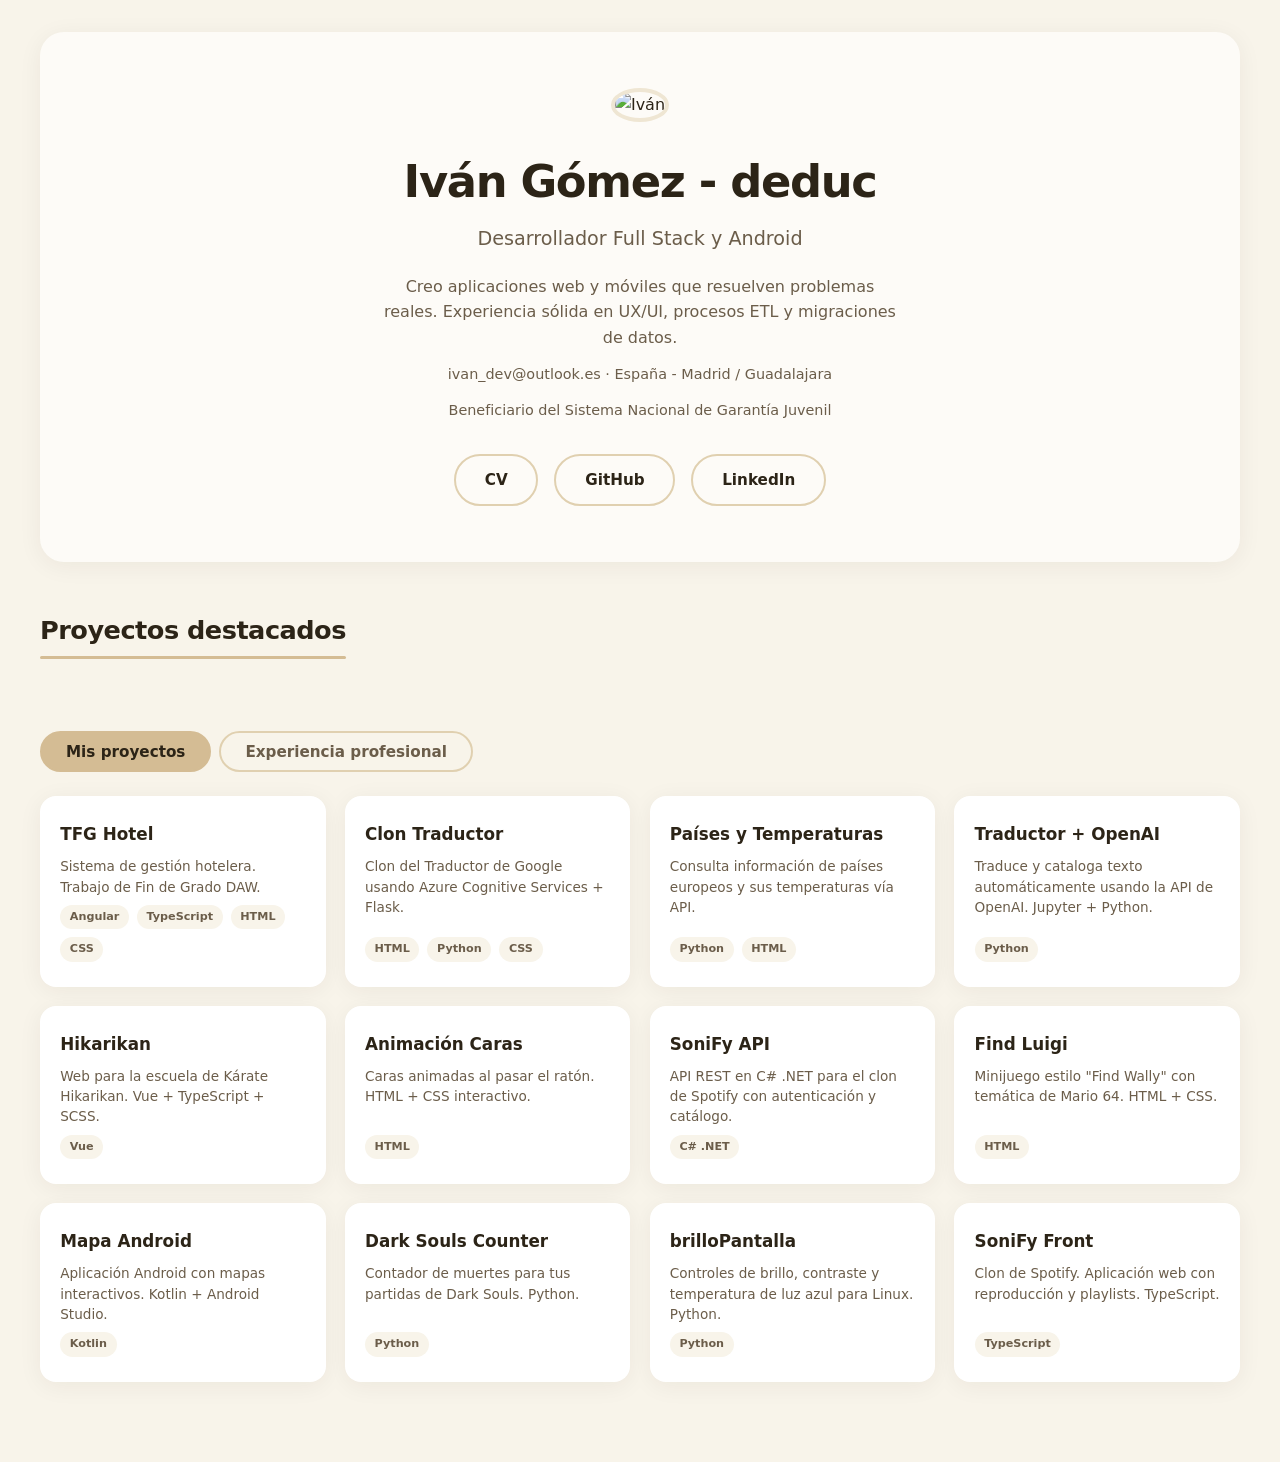
==== commit 87938b40: "reemplazar token hardcodeado por build step con template + env var - scripts/github-repos.template.j" ====
--- a/index.html
+++ b/index.html
@@ -35,24 +35,7 @@
 
         <section class="section featured">
             <h2 class="section-title">Proyectos destacados</h2>
-            <div class="featured-grid">
-                <a href="https://github.com/deduc/a-comprar-apk" target="_blank" class="featured-card card-1" style="--i:0">
-                    <div class="fc-badge">&#x1F451;</div>
-                    <h3>A-Comprar</h3>
-                    <p>Aplicación para gestionar inventario mediante listas y carritos de la compra. Apta para pequeñas empresas y familias.</p>
-                    <div class="tags"><span class="fc-lang">Kotlin</span><span class="fc-lang">Jetpack Compose</span><span class="fc-lang">SQLite</span></div>
-                </a>
-                <a href="https://github.com/deduc/blockgames-apk" target="_blank" class="featured-card card-2" style="--i:1">
-                    <h3>BlockGames</h3>
-                    <p>Minijuegos de puzles y bloques para Android. Entretenimiento directo en tu móvil.</p>
-                    <div class="tags"><span class="fc-lang">Kotlin</span></div>
-                </a>
-                <a href="https://github.com/deduc/my-docker-gui" target="_blank" class="featured-card card-3" style="--i:2">
-                    <h3>My Docker GUI</h3>
-                    <p>Docker GUI sin aprender 100 comandos. Electron + JavaScript + HTML + CSS.</p>
-                    <div class="tags"><span class="fc-lang">Electron</span><span class="fc-lang">JavaScript</span><span class="fc-lang">HTML</span><span class="fc-lang">CSS</span></div>
-                </a>
-            </div>
+            <div class="featured-grid"></div>
         </section>
 
         <section class="section tabs-section">
@@ -223,5 +206,6 @@
             });
         });
     </script>
+    <script src="./scripts/github-repos.js"></script>
 </body>
 </html>
